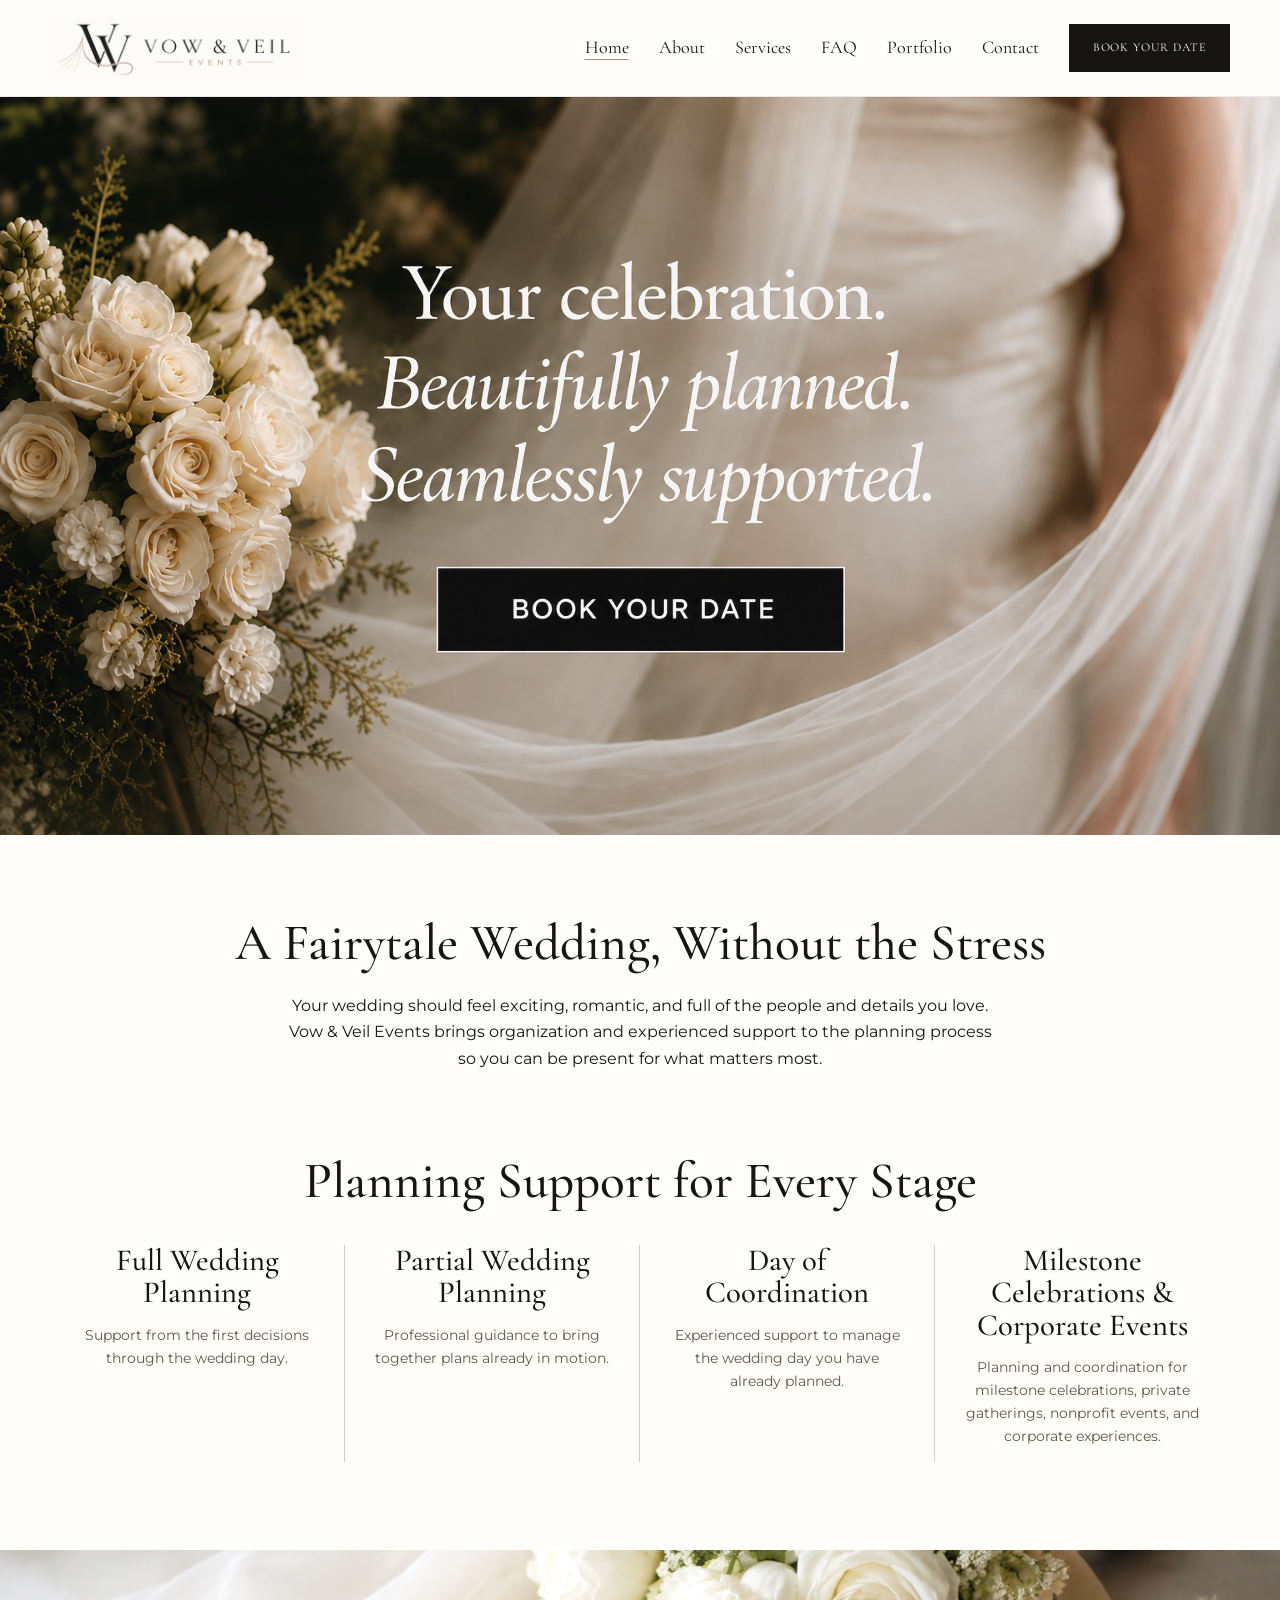
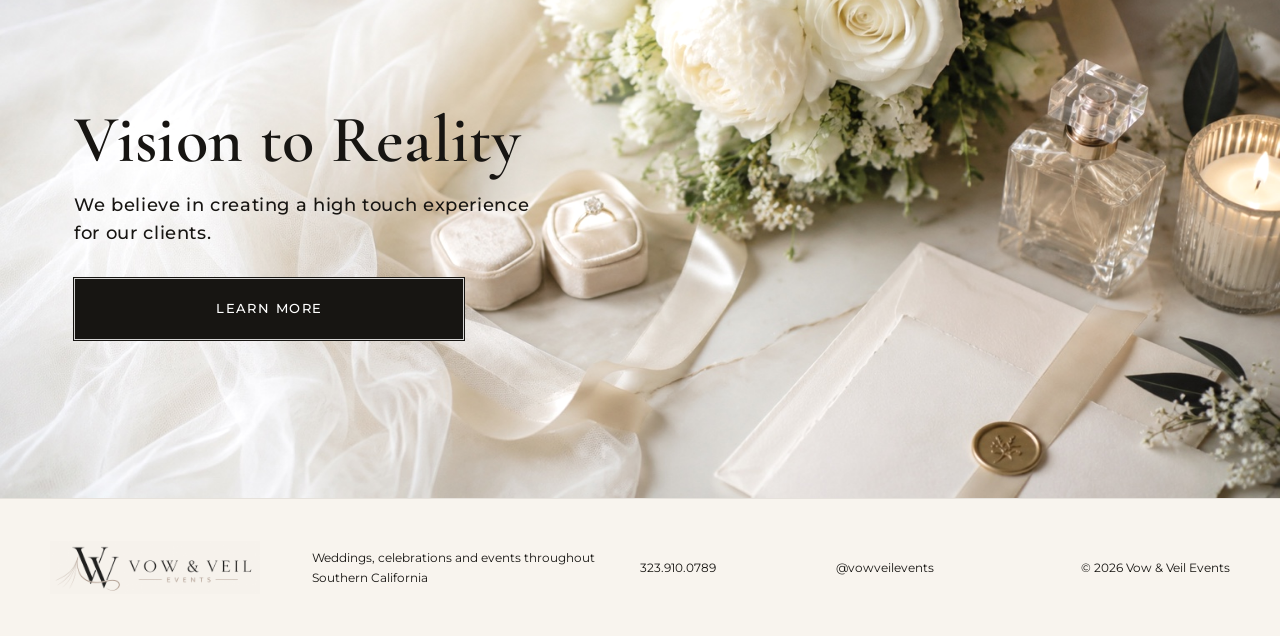
==== index.html @ 17896d67 "Align homepage service names" ====
<!doctype html>
<html lang="en">
<head>
  <meta charset="utf-8"><meta name="viewport" content="width=device-width,initial-scale=1">
  <title>Vow & Veil Events | Southern California Event Planning</title>
  <meta name="description" content="Vow & Veil Events provides wedding planning, day of coordination, milestone celebration planning, and corporate event support throughout Southern California.">
  <link rel="preconnect" href="https://fonts.googleapis.com"><link rel="preconnect" href="https://fonts.gstatic.com" crossorigin>
  <link href="https://fonts.googleapis.com/css2?family=Cormorant+Garamond:ital,wght@0,400;0,500;0,600;1,500&family=Montserrat:wght@400;500;600&display=swap" rel="stylesheet">
  <link rel="stylesheet" href="styles.css">

<!-- VOWVEIL SOCIAL META START -->
<link rel="icon" type="image/png" href="favicon.png">
<link rel="shortcut icon" href="favicon.ico">
<link rel="apple-touch-icon" href="apple-touch-icon.png">
<meta property="og:type" content="website">
<meta property="og:site_name" content="Vow &amp; Veil Events">
<meta property="og:title" content="Vow & Veil Events | Southern California Event Planning">
<meta property="og:description" content="Wedding planning, day of coordination, milestone celebrations and corporate events throughout Southern California.">
<meta property="og:url" content="https://vowandveilevents.com/">
<meta property="og:image" content="https://vowandveilevents.com/social-preview.png">
<meta property="og:image:width" content="1200">
<meta property="og:image:height" content="630">
<meta property="og:image:alt" content="Vow &amp; Veil Events">
<meta name="twitter:card" content="summary_large_image">
<meta name="twitter:title" content="Vow & Veil Events | Southern California Event Planning">
<meta name="twitter:description" content="Wedding planning, day of coordination, milestone celebrations and corporate events throughout Southern California.">
<meta name="twitter:image" content="https://vowandveilevents.com/social-preview.png">
<!-- VOWVEIL SOCIAL META END -->

<style>
  .home-poster img{
    filter:brightness(1.23) contrast(.92) saturate(.96);
  }

  .home-poster .poster-link{
    left:50%;
    top:78%;
    width:32%;
    height:12%;
    background:transparent;
    color:transparent;
    font-size:0;
  }

  .home-poster .poster-link:hover{
    background:transparent;
  }

  .home-vision-section{
    position:relative;
    display:grid;
    grid-template-columns:1fr;
    align-items:stretch;
    background:var(--paper);
    overflow:hidden;
  }

  .home-vision-media{
    grid-column:1;
    grid-row:1;
  }

  .home-vision-media img{
    width:100%;
    height:auto;
    display:block;
    filter:saturate(.93) contrast(.97) brightness(1.04);
  }

  .home-vision-copy{
    grid-column:1;
    grid-row:1;
    align-self:center;
    justify-self:start;
    width:min(44vw,640px);
    max-width:640px;
    margin-left:clamp(36px,5.8vw,88px);
    padding:42px 0;
    z-index:2;
    color:var(--ink);
    text-align:left;
  }

  .home-vision-copy h2{
    font-family:"Cormorant Garamond",serif;
    font-size:clamp(52px,5.2vw,80px);
    font-weight:600;
    letter-spacing:.005em;
    line-height:.96;
    margin:0 0 20px;
    max-width:620px;
  }

  .home-vision-copy p{
    font-family:"Montserrat",sans-serif;
    font-size:clamp(18px,1.35vw,21px);
    font-weight:500;
    letter-spacing:.035em;
    line-height:1.55;
    max-width:475px;
    margin:0 0 30px;
  }

  .home-vision-copy .button{
    width:32vw;
    max-width:390px;
    min-width:280px;
    min-height:62px;
    display:inline-flex;
    align-items:center;
    justify-content:center;
    padding:0 28px;
    text-align:center;
    background:var(--ink);
    color:#fff;
    font-size:clamp(13px,1vw,15px);
    font-weight:500;
    letter-spacing:.11em;
    border:1px solid rgba(255,255,255,.82);
    box-shadow:0 0 0 1px var(--ink);
  }

  @media (max-width:900px){
    .home-vision-copy{
      width:47vw;
      max-width:440px;
      margin-left:30px;
      padding:28px 0;
    }

    .home-vision-copy h2{
      font-size:clamp(42px,7vw,58px);
      margin-bottom:18px;
    }

    .home-vision-copy p{
      font-size:17px;
      max-width:360px;
      margin-bottom:26px;
    }

    .home-vision-copy .button{
      width:30vw;
      max-width:330px;
      min-width:245px;
      min-height:56px;
      font-size:13px;
    }
  }

  @media (max-width:640px){
    .home-poster{
      height:450px;
    }

    .home-poster img{
      width:100%;
      height:100%;
      object-fit:cover;
      object-position:center center;
    }

    .home-vision-section{
      display:block;
      position:relative;
      height:420px;
      min-height:0;
      background:#f8f4ee;
    }

    .home-vision-media{
      position:absolute;
      inset:0;
    }

    .home-vision-media img{
      width:100%;
      height:100%;
      object-fit:cover;
      object-position:64% 50%;
    }

    .home-vision-copy{
      position:relative;
      z-index:2;
      width:auto;
      max-width:64%;
      margin:0;
      padding:46px 0 22px 7%;
      background:transparent;
      text-align:left;
      color:var(--ink);
    }

    .home-vision-copy h2{
      font-size:clamp(42px,11vw,52px);
      font-weight:600;
      line-height:.96;
      margin:0 0 16px;
      max-width:245px;
    }

    .home-vision-copy p{
      font-size:clamp(14px,3.7vw,16px);
      font-weight:500;
      line-height:1.45;
      max-width:225px;
      margin:0 0 20px;
    }

    .home-vision-copy .button{
      width:205px;
      min-width:0;
      max-width:205px;
      min-height:48px;
      padding:0 18px;
      text-align:center;
      font-size:11px;
      letter-spacing:.1em;
    }
  }
</style>

</head>
<body>
<header class="site-header"><div class="header-inner site-shell">
  <a class="logo" href="index.html"><img src="Logo.png" alt="Vow & Veil Events"></a>
  <button class="menu-toggle" aria-expanded="false" aria-controls="site-nav">Menu</button>
  <nav id="site-nav" class="site-nav"><a href="index.html">Home</a><a href="about.html">About</a><a href="services.html">Services</a><a href="faq.html">FAQ</a><a href="portfolio.html">Portfolio</a><a href="contact.html">Contact</a><a class="nav-cta" href="contact.html">BOOK YOUR DATE</a></nav>
</div></header>
<main>
  <section class="home-poster" aria-label="Your celebration. Beautifully planned. Seamlessly supported.">
    <img src="home-hero-approved-new.png" alt="White bridal bouquet and flowing veil with the message Your celebration. Beautifully planned. Seamlessly supported.">
    <a class="poster-link" href="contact.html" aria-label="Book your date">BOOK YOUR DATE</a>
  </section>
  <section class="home-copy center"><div class="site-shell">
    <h2>A Fairytale Wedding, Without the Stress</h2>
    <p>Your wedding should feel exciting, romantic, and full of the people and details you love. Vow & Veil Events brings organization and experienced support to the planning process so you can be present for what matters most.</p>
  </div></section>
  <section class="home-services center"><div class="site-shell">
    <h2>Planning Support for Every Stage</h2>
    <div class="service-preview-grid">
      <div class="service-preview"><h3>Full Wedding Planning</h3><p>Support from the first decisions through the wedding day.</p></div>
      <div class="service-preview"><h3>Partial Wedding Planning</h3><p>Professional guidance to bring together plans already in motion.</p></div>
      <div class="service-preview"><h3>Day of Coordination</h3><p>Experienced support to manage the wedding day you have already planned.</p></div>
      <div class="service-preview"><h3>Milestone Celebrations &amp; Corporate Events</h3><p>Planning and coordination for milestone celebrations, private gatherings, nonprofit events, and corporate experiences.</p></div>
    </div>
  </div></section>
  <section class="home-vision-section" aria-label="Vision to Reality">
    <div class="home-vision-media">
      <img src="home-vision-photo.png" alt="Elegant bridal details with flowing veil, white florals, rings, perfume, candle and stationery">
    </div>
    <div class="home-vision-copy">
      <h2>Vision to Reality</h2>
      <p>We believe in creating a high touch experience for our clients.</p>
      <a class="button dark" href="services.html">LEARN MORE</a>
    </div>
  </section>
</main>
<footer class="site-footer"><div class="footer-inner site-shell">
  <a class="footer-logo" href="index.html"><img src="Logo.png" alt="Vow & Veil Events"></a>
  <p>Weddings, celebrations and events throughout Southern California</p>
  <a href="tel:+13239100789">323.910.0789</a>
  <a href="https://www.instagram.com/vowveilevents/" target="_blank" rel="noopener">@vowveilevents</a>
  <p class="copyright">© 2026 Vow &amp; Veil Events</p>
</div></footer>
<script src="script.js"></script>
</body></html>
---- styles.css ----
:root{
  --ivory:#f8f4ee;
  --cream:#efe8df;
  --paper:#fffdf9;
  --ink:#171512;
  --taupe:#a58f7c;
  --taupe-dark:#8d7765;
  --line:#d9cec2;
}

*{box-sizing:border-box}

html{scroll-behavior:smooth}

body{
  margin:0;
  background:var(--paper);
  color:var(--ink);
  font-family:Montserrat,Arial,sans-serif;
  line-height:1.65
}

img{max-width:100%;display:block}

a{color:inherit}

button,input,select,textarea{font:inherit}

.site-shell{
  width:min(1180px,calc(100% - 48px));
  margin:auto
}

/* HEADER */

.site-header{
  background:rgba(255,253,249,.97);
  border-bottom:1px solid rgba(23,21,18,.08);
  position:sticky;
  top:0;
  z-index:30;
  backdrop-filter:blur(8px)
}

.header-inner{
  min-height:96px;
  display:flex;
  align-items:center;
  justify-content:space-between;
  gap:30px
}

.logo img{
  width:250px;
  height:auto
}

.site-nav{
  display:flex;
  align-items:center;
  gap:30px;
  font-family:'Cormorant Garamond',Georgia,serif;
  font-size:18px
}

.site-nav a{text-decoration:none}

.site-nav a:hover{
  text-decoration:underline;
  text-underline-offset:5px
}

/* CTA BUTTONS */

.nav-cta,
.button{
  display:inline-block;
  background:var(--ink);
  color:white;
  text-decoration:none;
  padding:14px 24px;
  letter-spacing:.08em;
  text-transform:uppercase;
  font-size:12px;
  border:0
}

.button.dark{
  background:var(--ink)
}

.nav-cta:hover,
.button:hover,
.poster-link:hover{
  background:#000;
  text-decoration:none
}

/* MOBILE MENU */

.menu-toggle{
  display:none;
  position:relative;
  width:44px;
  height:44px;
  padding:0;
  background:transparent;
  border:0;
  color:var(--ink);
  font-size:0;
  cursor:pointer
}

.menu-toggle::before,
.menu-toggle::after{
  content:'';
  position:absolute;
  left:10px;
  width:24px;
  height:2px;
  background:currentColor;
  transition:transform .2s ease,top .2s ease,box-shadow .2s ease
}

.menu-toggle::before{
  top:13px;
  box-shadow:0 8px 0 currentColor,0 16px 0 currentColor
}

.menu-toggle::after{
  top:21px;
  opacity:0
}

.menu-toggle[aria-expanded='true']::before{
  top:21px;
  box-shadow:none;
  transform:rotate(45deg)
}

.menu-toggle[aria-expanded='true']::after{
  top:21px;
  opacity:1;
  transform:rotate(-45deg)
}

/* TYPOGRAPHY */

h1,h2,h3{
  font-family:'Cormorant Garamond',Georgia,serif;
  font-weight:500;
  line-height:1.05;
  margin:0
}

h1{
  font-size:clamp(52px,6vw,88px)
}

h2{
  font-size:clamp(38px,4vw,58px)
}

h3{
  font-size:clamp(27px,2.4vw,36px)
}

.eyebrow{
  font-size:11px;
  letter-spacing:.18em;
  text-transform:uppercase;
  color:#71685e
}

.section{
  padding:100px 0
}

.center{
  text-align:center
}

.muted{
  color:#6f675f
}

.rule{
  width:42px;
  height:1px;
  background:var(--taupe);
  margin:22px 0
}

.center .rule{
  margin:22px auto
}

/* HOME */

.home-poster{
  position:relative;
  background:#ddd;
  overflow:hidden
}

.home-poster img{
  width:100%;
  height:auto
}

.home-poster .poster-link{
  position:absolute;
  left:48.6%;
  top:76.6%;
  transform:translate(-50%,-50%);
  width:21.5%;
  height:12.8%;
  min-width:0;
  min-height:0;
  display:flex;
  align-items:center;
  justify-content:center;
  background:var(--ink);
  color:#fff;
  text-decoration:none;
  padding:0 1rem;
  letter-spacing:.08em;
  text-transform:uppercase;
  font-size:clamp(10px,1vw,13px);
  border:0;
  box-shadow:none
}

.home-copy{
  padding:82px 0 35px;
  background:var(--paper)
}

.home-copy p{
  max-width:720px;
  margin:22px auto 0;
  font-size:16px
}

.home-services{
  padding:48px 0 88px;
  background:var(--paper)
}

.service-preview-grid{
  display:grid;
  grid-template-columns:repeat(4,1fr);
  gap:0;
  margin-top:36px
}

.service-preview{
  padding:0 28px;
  border-right:1px solid var(--line)
}

.service-preview:last-child{
  border-right:0
}

.service-preview p{
  font-size:14px;
  color:#5f5851
}

.home-cta-poster{
  position:relative;
  overflow:hidden;
  background:#291d14
}

.home-cta-poster img{
  width:100%;
  height:auto
}

.home-cta-poster .poster-link{
  position:absolute;
  left:49.2%;
  top:89.5%;
  transform:translate(-50%,-50%);
  width:20%;
  height:18%;
  min-width:0;
  min-height:0;
  display:flex;
  align-items:center;
  justify-content:center;
  background:var(--ink);
  color:#fff;
  text-decoration:none;
  padding:0 1rem;
  letter-spacing:.08em;
  text-transform:uppercase;
  font-size:clamp(10px,1vw,13px);
  border:0;
  box-shadow:none
}

/* INTERNAL HERO */

.page-hero{
  padding:88px 0;
  background:var(--ivory);
  text-align:center
}

.page-hero p{
  max-width:700px;
  margin:18px auto 0
}

.page-title{
  letter-spacing:.05em
}

/* ABOUT */

.about-grid{
  display:grid;
  grid-template-columns:.8fr 1.2fr;
  gap:72px;
  align-items:center
}

.about-grid.reverse{
  grid-template-columns:1.05fr .95fr
}

.about-photo img{
  width:100%;
  height:620px;
  object-fit:cover
}

.about-photo.contain img{
  object-fit:contain;
  background:#f4f0eb
}

.credit{
  font-size:11px;
  color:#80756b;
  margin-top:8px
}

.about-copy p{
  margin:20px 0 0
}

.experience-block{
  max-width:790px;
  margin:auto;
  text-align:center
}

.experience-block p{
  margin-top:20px
}

/* SERVICES */

.services-list{
  display:grid;
  gap:0
}

.service-row{
  display:grid;
  grid-template-columns:1fr 1fr;
  min-height:410px
}

.service-row:nth-child(even) .service-image{
  order:2
}

.service-row:nth-child(even) .service-copy{
  order:1
}

.service-image img{
  width:100%;
  height:100%;
  object-fit:cover
}

.service-copy{
  padding:64px 72px;
  display:flex;
  flex-direction:column;
  justify-content:center;
  background:#fff
}

.service-copy p{
  max-width:500px;
  margin:20px 0 28px
}

.service-copy .button{
  align-self:flex-start
}

.service-row.events .service-image{
  background:linear-gradient(135deg,#e9ded2,#f8f4ee)
}

.when-day{
  padding:90px 0;
  text-align:center;
  background:var(--ivory)
}

.when-day p{
  max-width:700px;
  margin:22px auto 0
}

.service-figure{
  margin:0
}

.service-credit{
  text-align:center
}

.footer-logo img{
  mix-blend-mode:multiply
}

/* FAQ */

.faq-hero{
  padding:90px 0;
  background:linear-gradient(90deg,#f5eee7,#fbf8f4)
}

.faq-wrap{
  width:min(760px,calc(100% - 48px));
  margin:auto
}

.faq-list{
  padding:70px 0
}

.faq-list details{
  border-bottom:1px solid var(--line);
  padding:0
}

.faq-list summary{
  cursor:pointer;
  list-style:none;
  font-family:'Cormorant Garamond',Georgia,serif;
  font-size:25px;
  padding:22px 42px 22px 0;
  position:relative
}

.faq-list summary::-webkit-details-marker{
  display:none
}

.faq-list summary:after{
  content:'+';
  position:absolute;
  right:4px;
  color:var(--taupe)
}

.faq-list details[open] summary:after{
  content:'−'
}

.faq-list details p{
  padding:0 40px 24px 0;
  margin:0;
  color:#5d554d
}

.faq-bottom{
  display:grid;
  grid-template-columns:1fr 1fr;
  align-items:center;
  background:var(--ivory)
}

.faq-bottom .copy{
  padding:70px 8vw
}

.faq-bottom img{
  width:100%;
  height:360px;
  object-fit:cover
}

/* CONTACT */

.contact-hero{
  display:grid;
  grid-template-columns:1fr 1fr;
  align-items:stretch;
  background:var(--ivory)
}

.contact-hero .copy{
  padding:80px max(48px,calc((100vw - 1180px)/2)) 80px
}

.contact-hero img{
  width:100%;
  height:100%;
  min-height:380px;
  object-fit:cover
}

.contact-layout{
  display:grid;
  grid-template-columns:1.45fr .55fr;
  gap:72px;
  padding:80px 0
}

.form-grid{
  display:grid;
  grid-template-columns:1fr 1fr;
  gap:22px 28px
}

.field.full{
  grid-column:1/-1
}

.field label{
  display:block;
  font-size:11px;
  letter-spacing:.11em;
  text-transform:uppercase;
  margin-bottom:8px
}

.field input,
.field select,
.field textarea{
  width:100%;
  border:1px solid var(--line);
  background:white;
  padding:13px 14px
}

.field textarea{
  min-height:150px;
  resize:vertical
}

.options{
  display:grid;
  grid-template-columns:1fr 1fr;
  gap:8px 22px
}

.options label{
  font-size:14px;
  text-transform:none;
  letter-spacing:0
}

.contact-side{
  border-left:1px solid var(--line);
  padding-left:55px;
  display:flex;
  flex-direction:column;
  justify-content:center
}

.contact-side p{
  margin:12px 0
}

/* FOOTER */

.site-footer{
  background:var(--ivory);
  border-top:1px solid rgba(23,21,18,.08);
  padding:42px 0
}

.footer-inner{
  display:grid;
  grid-template-columns:1.4fr 1.8fr 1fr 1.2fr 1fr;
  gap:30px;
  align-items:center
}

.footer-logo img{
  width:210px
}

.footer-inner p,
.footer-inner a{
  font-size:12px;
  text-decoration:none;
  margin:0
}

.copyright{
  text-align:right
}

/* TABLET */

@media(max-width:900px){

  .site-shell{
    width:min(100% - 32px,1180px)
  }

  .header-inner{
    min-height:78px
  }

  .logo img{
    width:190px
  }

  .menu-toggle{
    display:block;
    flex:0 0 44px
  }

  .site-nav{
    display:none;
    position:absolute;
    left:0;
    right:0;
    top:78px;
    background:var(--paper);
    padding:28px 24px 34px;
    flex-direction:column;
    align-items:center;
    gap:22px;
    border-bottom:1px solid var(--line);
    box-shadow:0 12px 24px rgba(23,21,18,.08)
  }

  .site-nav.open{
    display:flex
  }

  .site-nav a{
    font-size:23px
  }

  .site-nav .nav-cta{
    font-family:Montserrat,Arial,sans-serif;
    font-size:12px;
    margin-top:6px;
    padding:14px 24px
  }

  .service-preview-grid{
    grid-template-columns:1fr 1fr;
    gap:34px
  }

  .service-preview{
    border-right:0;
    padding:0 12px
  }

  .about-grid,
  .about-grid.reverse,
  .service-row,
  .contact-hero,
  .contact-layout,
  .faq-bottom{
    grid-template-columns:1fr
  }

  .about-photo img{
    height:auto;
    max-height:none
  }

  .service-row:nth-child(even) .service-image,
  .service-row:nth-child(even) .service-copy{
    order:initial
  }

  .service-image img{
    height:360px
  }

  .service-copy{
    padding:46px 24px
  }

  .contact-hero .copy{
    padding:60px 24px
  }

  .contact-side{
    border-left:0;
    border-top:1px solid var(--line);
    padding:35px 0 0
  }

  .footer-inner{
    grid-template-columns:1fr 1fr;
    text-align:left
  }

  .copyright{
    text-align:left
  }
}

/* ORIGINAL MOBILE RULES */

@media(max-width:560px){

  .section{
    padding:72px 0
  }

  .service-preview-grid,
  .form-grid,
  .options,
  .footer-inner{
    grid-template-columns:1fr
  }

  .field.full{
    grid-column:auto
  }

  .home-copy{
    padding-top:58px
  }

  .home-services{
    padding-bottom:60px
  }

  .page-hero{
    padding:60px 0
  }

  .faq-wrap{
    width:calc(100% - 32px)
  }

  .faq-list summary{
    font-size:21px
  }

  .footer-logo img{
    width:180px
  }

  .home-poster img,
  .home-cta-poster img{
    width:100%;
    height:auto;
    min-height:0;
    object-fit:contain
  }

  .home-poster .poster-link,
  .home-cta-poster .poster-link{
    font-size:clamp(8px,2.4vw,11px);
    padding:0 .5rem
  }
}

.site-header .logo img{
  mix-blend-mode:multiply
}

@media(max-width:560px){

  .home-poster .poster-link{
    left:50%;
    top:76.4%;
    width:32%;
    height:13.5%;
    white-space:nowrap;
    font-size:11px;
    padding:0 .5rem
  }

  .home-cta-poster .poster-link{
    left:50%;
    top:87.3%;
    width:34%;
    height:22%;
    white-space:nowrap;
    font-size:11px;
    padding:0 .5rem
  }
}

/* ==============================
   MOBILE POLISH
   ============================== */

@media (max-width: 560px) {

  /* GLOBAL */

  body {
    font-size: 15px;
    line-height: 1.6;
    overflow-x: hidden;
  }

  .site-shell {
    width: calc(100% - 40px);
  }

  .section {
    padding: 60px 0;
  }

  h1 {
    font-size: clamp(42px, 12vw, 56px);
    line-height: 1;
  }

  h2 {
    font-size: clamp(34px, 9vw, 44px);
    line-height: 1.05;
  }

  h3 {
    font-size: 28px;
    line-height: 1.08;
  }

  p {
    margin-top: 16px;
  }

  /* HEADER */

  .header-inner {
    min-height: 76px;
  }

  .logo img {
    width: 185px;
  }

  .menu-toggle {
    width: 42px;
    height: 42px;
  }

  .site-nav {
    top: 76px;
    padding: 28px 20px 32px;
  }

  /* HOME */

  .home-copy {
    padding: 52px 0 28px;
  }

  .home-copy p {
    font-size: 15px;
    line-height: 1.7;
    max-width: 100%;
  }

  .home-services {
    padding: 38px 0 58px;
  }

  .service-preview-grid {
    grid-template-columns: 1fr;
    gap: 0;
    margin-top: 28px;
  }

  .service-preview {
    padding: 28px 0;
    border-right: 0;
    border-bottom: 1px solid var(--line);
  }

  .service-preview:first-child {
    padding-top: 10px;
  }

  .service-preview:last-child {
    border-bottom: 0;
  }

  .service-preview p {
    font-size: 14px;
    margin-bottom: 0;
  }

  /* INTERNAL PAGE HERO */

  .page-hero,
  .faq-hero {
    padding: 54px 0;
  }

  .page-hero p {
    padding: 0 8px;
  }

  /* ABOUT */

  .about-grid,
  .about-grid.reverse {
    gap: 34px;
  }

  .about-photo img {
    width: 100%;
    height: auto;
  }

  .about-copy {
    padding: 0;
  }

  .about-copy p {
    margin-top: 16px;
  }

  .experience-block {
    padding: 0 4px;
  }

  /* SERVICES */

  .service-row {
    min-height: 0;
  }

  .service-image img {
    height: auto;
    aspect-ratio: 4 / 3;
    object-fit: cover;
  }

  .service-copy {
    padding: 42px 20px 46px;
  }

  .service-copy p {
    margin: 16px 0 24px;
  }

  .service-copy .button {
    width: 100%;
    text-align: center;
  }

  .when-day {
    padding: 60px 20px;
  }

  /* FAQ */

  .faq-wrap {
    width: calc(100% - 40px);
  }

  .faq-list {
    padding: 46px 0;
  }

  .faq-list summary {
    font-size: 21px;
    line-height: 1.2;
    padding: 20px 34px 20px 0;
  }

  .faq-list details p {
    padding: 0 8px 22px 0;
    line-height: 1.65;
  }

  .faq-bottom .copy {
    padding: 48px 20px;
  }

  .faq-bottom img {
    height: auto;
    aspect-ratio: 4 / 3;
  }

  /* CONTACT */

  .contact-hero .copy {
    padding: 52px 20px;
  }

  .contact-hero img {
    min-height: 0;
    height: auto;
    aspect-ratio: 4 / 3;
  }

  .contact-layout {
    gap: 44px;
    padding: 54px 0;
  }

  .form-grid,
  .options {
    grid-template-columns: 1fr;
  }

  .field input,
  .field select,
  .field textarea {
    font-size: 16px;
    padding: 14px;
  }

  .contact-side {
    padding: 32px 0 0;
  }

  /* BUTTONS */

  .button {
    padding: 15px 22px;
  }

  /* FOOTER */

  .site-footer {
    padding: 42px 0 32px;
  }

  .footer-inner {
    grid-template-columns: 1fr;
    gap: 18px;
    align-items: start;
  }

  .footer-logo {
    margin-bottom: 8px;
  }

  .footer-logo img {
    width: 195px;
  }

  .footer-inner p,
  .footer-inner a {
    font-size: 14px;
    line-height: 1.5;
  }

  .copyright {
    text-align: left;
    margin-top: 12px;
  }
}
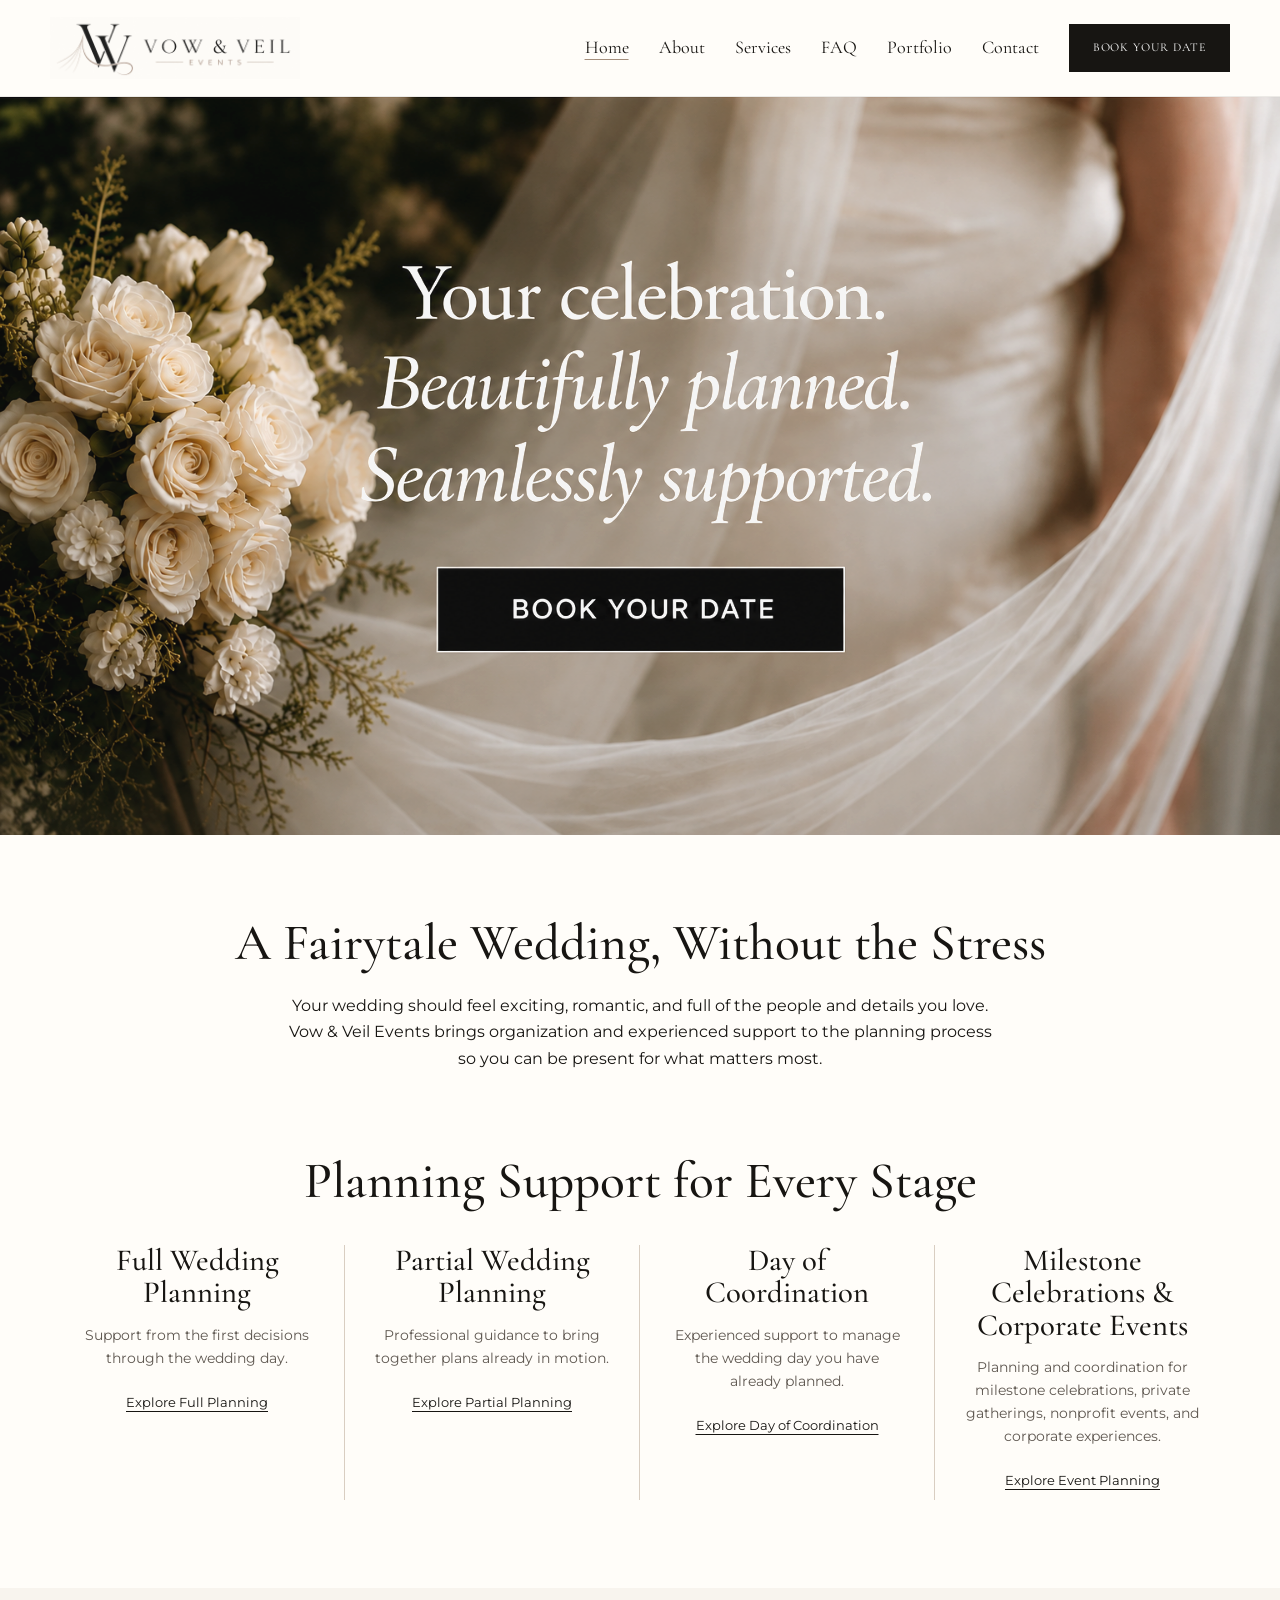
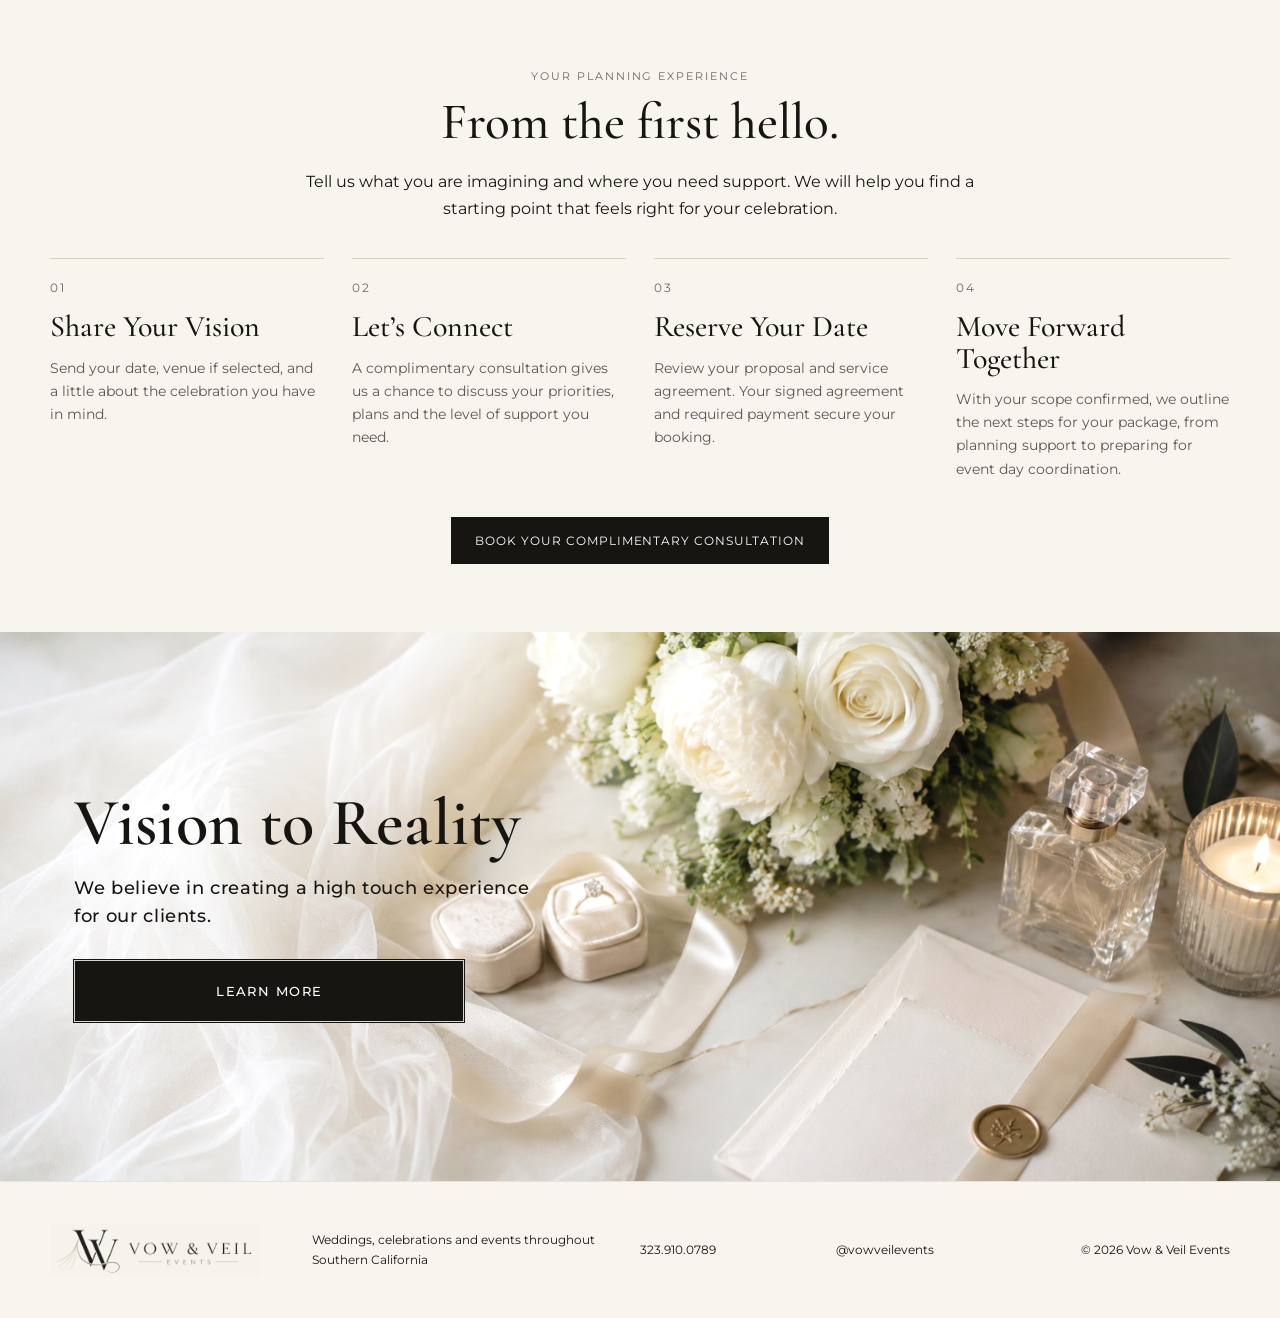
==== commit 7fb0d4d9: "Explain the planning experience and link homepage packages" ====
--- a/index.html
+++ b/index.html
@@ -2,8 +2,10 @@
 <html lang="en">
 <head>
   <meta charset="utf-8"><meta name="viewport" content="width=device-width,initial-scale=1">
-  <title>Vow & Veil Events | Southern California Event Planning</title>
-  <meta name="description" content="Vow & Veil Events provides wedding planning, day of coordination, milestone celebration planning, and corporate event support throughout Southern California.">
+  <title>Southern California Wedding &amp; Event Planner | Vow &amp; Veil</title>
+  <meta name="description" content="Wedding planning, day of coordination, milestone celebrations and corporate event planning throughout Southern California with Vow &amp; Veil Events.">
+  <meta name="robots" content="index,follow">
+  <link rel="canonical" href="https://vowandveilevents.com/">
   <link rel="preconnect" href="https://fonts.googleapis.com"><link rel="preconnect" href="https://fonts.gstatic.com" crossorigin>
   <link href="https://fonts.googleapis.com/css2?family=Cormorant+Garamond:ital,wght@0,400;0,500;0,600;1,500&family=Montserrat:wght@400;500;600&display=swap" rel="stylesheet">
   <link rel="stylesheet" href="styles.css">
@@ -13,17 +15,18 @@
 <link rel="shortcut icon" href="favicon.ico">
 <link rel="apple-touch-icon" href="apple-touch-icon.png">
 <meta property="og:type" content="website">
+<meta property="og:locale" content="en_US">
 <meta property="og:site_name" content="Vow &amp; Veil Events">
-<meta property="og:title" content="Vow & Veil Events | Southern California Event Planning">
-<meta property="og:description" content="Wedding planning, day of coordination, milestone celebrations and corporate events throughout Southern California.">
+<meta property="og:title" content="Southern California Wedding &amp; Event Planner | Vow &amp; Veil">
+<meta property="og:description" content="Wedding planning, day of coordination, milestone celebrations and corporate event planning throughout Southern California.">
 <meta property="og:url" content="https://vowandveilevents.com/">
 <meta property="og:image" content="https://vowandveilevents.com/social-preview.png">
 <meta property="og:image:width" content="1200">
 <meta property="og:image:height" content="630">
 <meta property="og:image:alt" content="Vow &amp; Veil Events">
 <meta name="twitter:card" content="summary_large_image">
-<meta name="twitter:title" content="Vow & Veil Events | Southern California Event Planning">
-<meta name="twitter:description" content="Wedding planning, day of coordination, milestone celebrations and corporate events throughout Southern California.">
+<meta name="twitter:title" content="Southern California Wedding &amp; Event Planner | Vow &amp; Veil">
+<meta name="twitter:description" content="Wedding planning, day of coordination, milestone celebrations and corporate event planning throughout Southern California.">
 <meta name="twitter:image" content="https://vowandveilevents.com/social-preview.png">
 <!-- VOWVEIL SOCIAL META END -->
 
@@ -221,6 +224,16 @@
   }
 </style>
 
+<style>
+.planning-experience{padding:68px 0;background:var(--ivory)}
+.planning-experience .planning-intro{max-width:680px;margin:20px auto 0}
+.planning-steps{display:grid;grid-template-columns:repeat(4,minmax(0,1fr));gap:28px;list-style:none;padding:0;margin:36px 0;text-align:left;counter-reset:planning}
+.planning-steps li{border-top:1px solid var(--line);padding-top:20px;counter-increment:planning}
+.planning-steps li:before{content:"0" counter(planning);display:block;font:12px/1.5 Montserrat,Arial,sans-serif;color:#71685e;letter-spacing:.15em;margin-bottom:14px}
+.planning-steps h3{font-size:30px}.planning-steps p{font-size:14px;color:#5f5851;margin:14px 0 0}
+@media(max-width:900px){.planning-steps{grid-template-columns:repeat(2,minmax(0,1fr))}}
+@media(max-width:560px){.planning-experience{padding:48px 0}.planning-steps{grid-template-columns:1fr;gap:24px}}
+</style>
 </head>
 <body>
 <header class="site-header"><div class="header-inner site-shell">
@@ -240,12 +253,18 @@
   <section class="home-services center"><div class="site-shell">
     <h2>Planning Support for Every Stage</h2>
     <div class="service-preview-grid">
-      <div class="service-preview"><h3>Full Wedding Planning</h3><p>Support from the first decisions through the wedding day.</p></div>
-      <div class="service-preview"><h3>Partial Wedding Planning</h3><p>Professional guidance to bring together plans already in motion.</p></div>
-      <div class="service-preview"><h3>Day of Coordination</h3><p>Experienced support to manage the wedding day you have already planned.</p></div>
-      <div class="service-preview"><h3>Milestone Celebrations &amp; Corporate Events</h3><p>Planning and coordination for milestone celebrations, private gatherings, nonprofit events, and corporate experiences.</p></div>
+      <div class="service-preview"><h3>Full Wedding Planning</h3><p>Support from the first decisions through the wedding day.</p><a href="full-wedding-planning.html" style="display:inline-block;font-size:13px;text-underline-offset:4px;padding:8px 0">Explore Full Planning</a></div>
+      <div class="service-preview"><h3>Partial Wedding Planning</h3><p>Professional guidance to bring together plans already in motion.</p><a href="partial-wedding-planning.html" style="display:inline-block;font-size:13px;text-underline-offset:4px;padding:8px 0">Explore Partial Planning</a></div>
+      <div class="service-preview"><h3>Day of Coordination</h3><p>Experienced support to manage the wedding day you have already planned.</p><a href="day-of-coordination.html" style="display:inline-block;font-size:13px;text-underline-offset:4px;padding:8px 0">Explore Day of Coordination</a></div>
+      <div class="service-preview"><h3>Milestone Celebrations &amp; Corporate Events</h3><p>Planning and coordination for milestone celebrations, private gatherings, nonprofit events, and corporate experiences.</p><a href="milestone-corporate-events.html" style="display:inline-block;font-size:13px;text-underline-offset:4px;padding:8px 0">Explore Event Planning</a></div>
     </div>
   </div></section>
+<section class="planning-experience center" aria-labelledby="planning-experience-title"><div class="site-shell"><p class="eyebrow">Your Planning Experience</p><h2 id="planning-experience-title">From the first hello.</h2><p class="planning-intro">Tell us what you are imagining and where you need support. We will help you find a starting point that feels right for your celebration.</p><ol class="planning-steps">
+<li><h3>Share Your Vision</h3><p>Send your date, venue if selected, and a little about the celebration you have in mind.</p></li>
+<li><h3>Let’s Connect</h3><p>A complimentary consultation gives us a chance to discuss your priorities, plans and the level of support you need.</p></li>
+<li><h3>Reserve Your Date</h3><p>Review your proposal and service agreement. Your signed agreement and required payment secure your booking.</p></li>
+<li><h3>Move Forward Together</h3><p>With your scope confirmed, we outline the next steps for your package, from planning support to preparing for event day coordination.</p></li>
+</ol><a class="button" href="contact.html">Book Your Complimentary Consultation</a></div></section>
   <section class="home-vision-section" aria-label="Vision to Reality">
     <div class="home-vision-media">
       <img src="home-vision-photo.png" alt="Elegant bridal details with flowing veil, white florals, rings, perfume, candle and stationery">
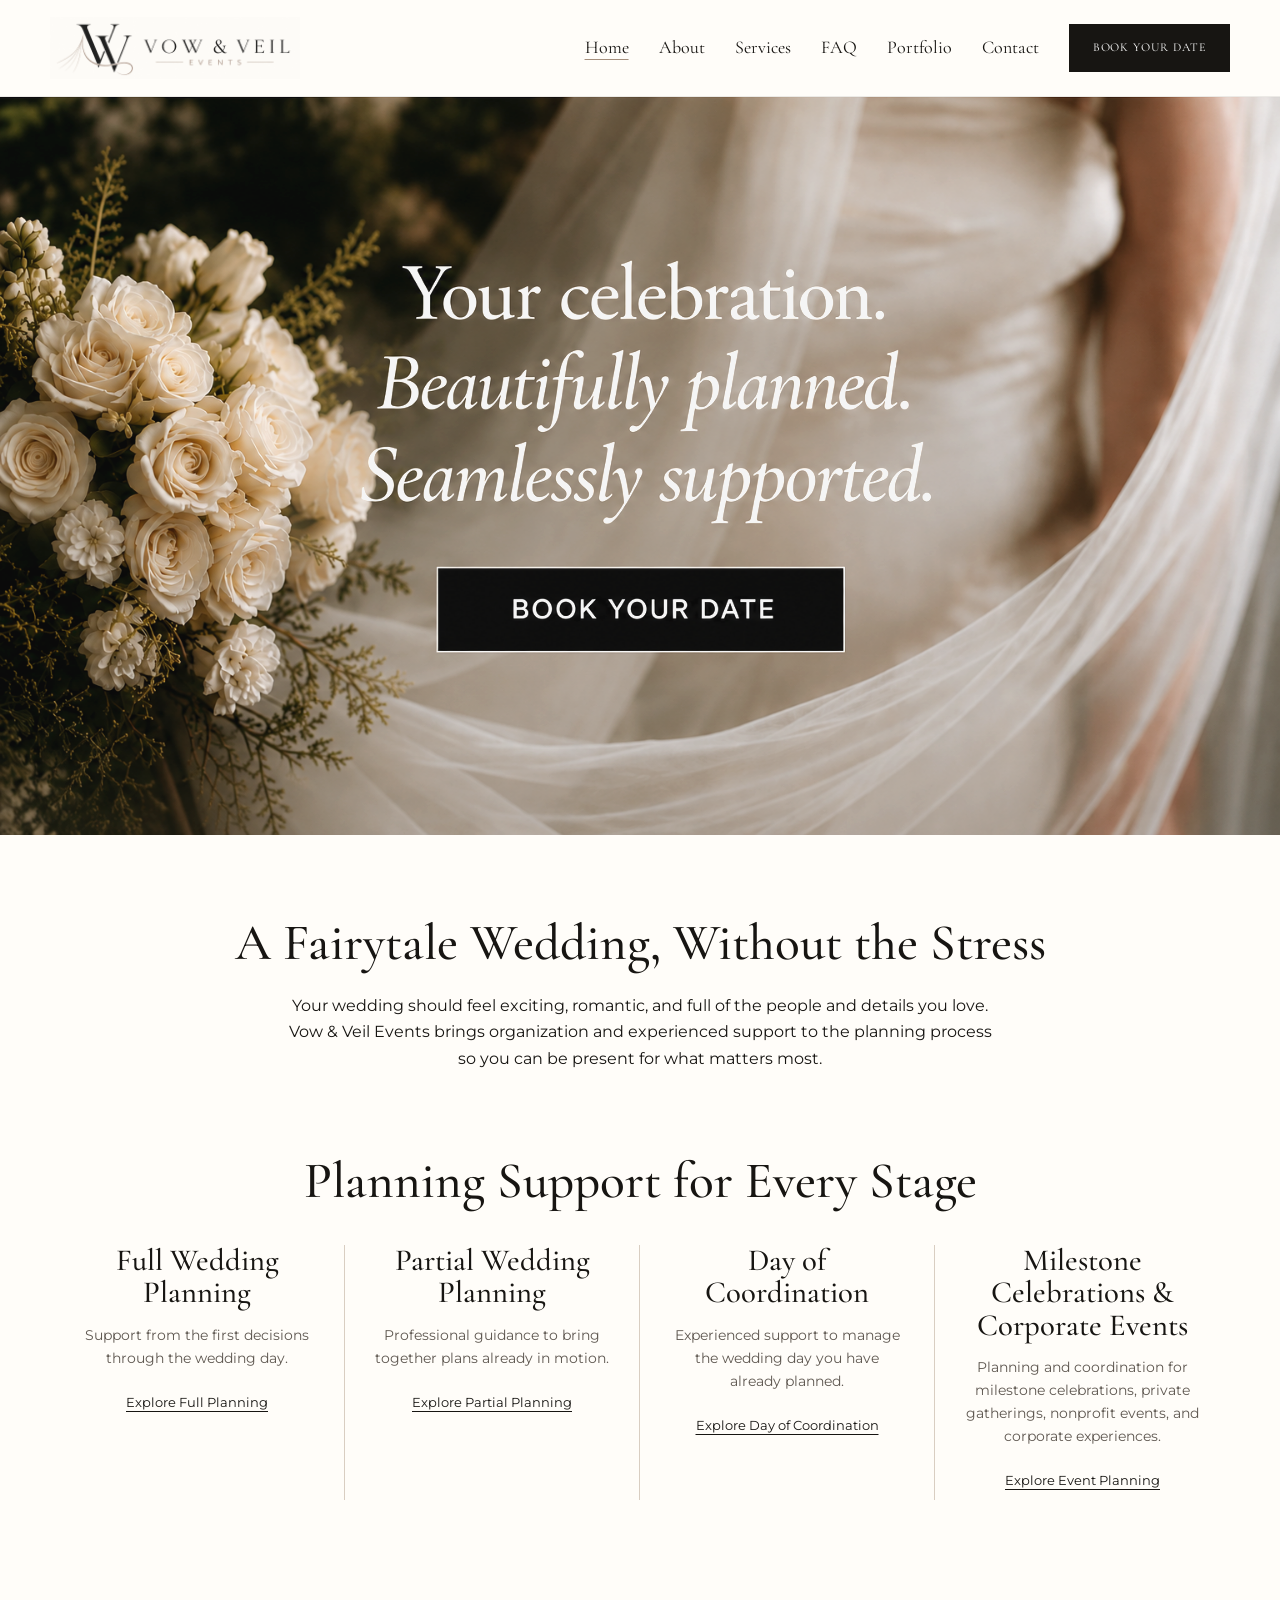
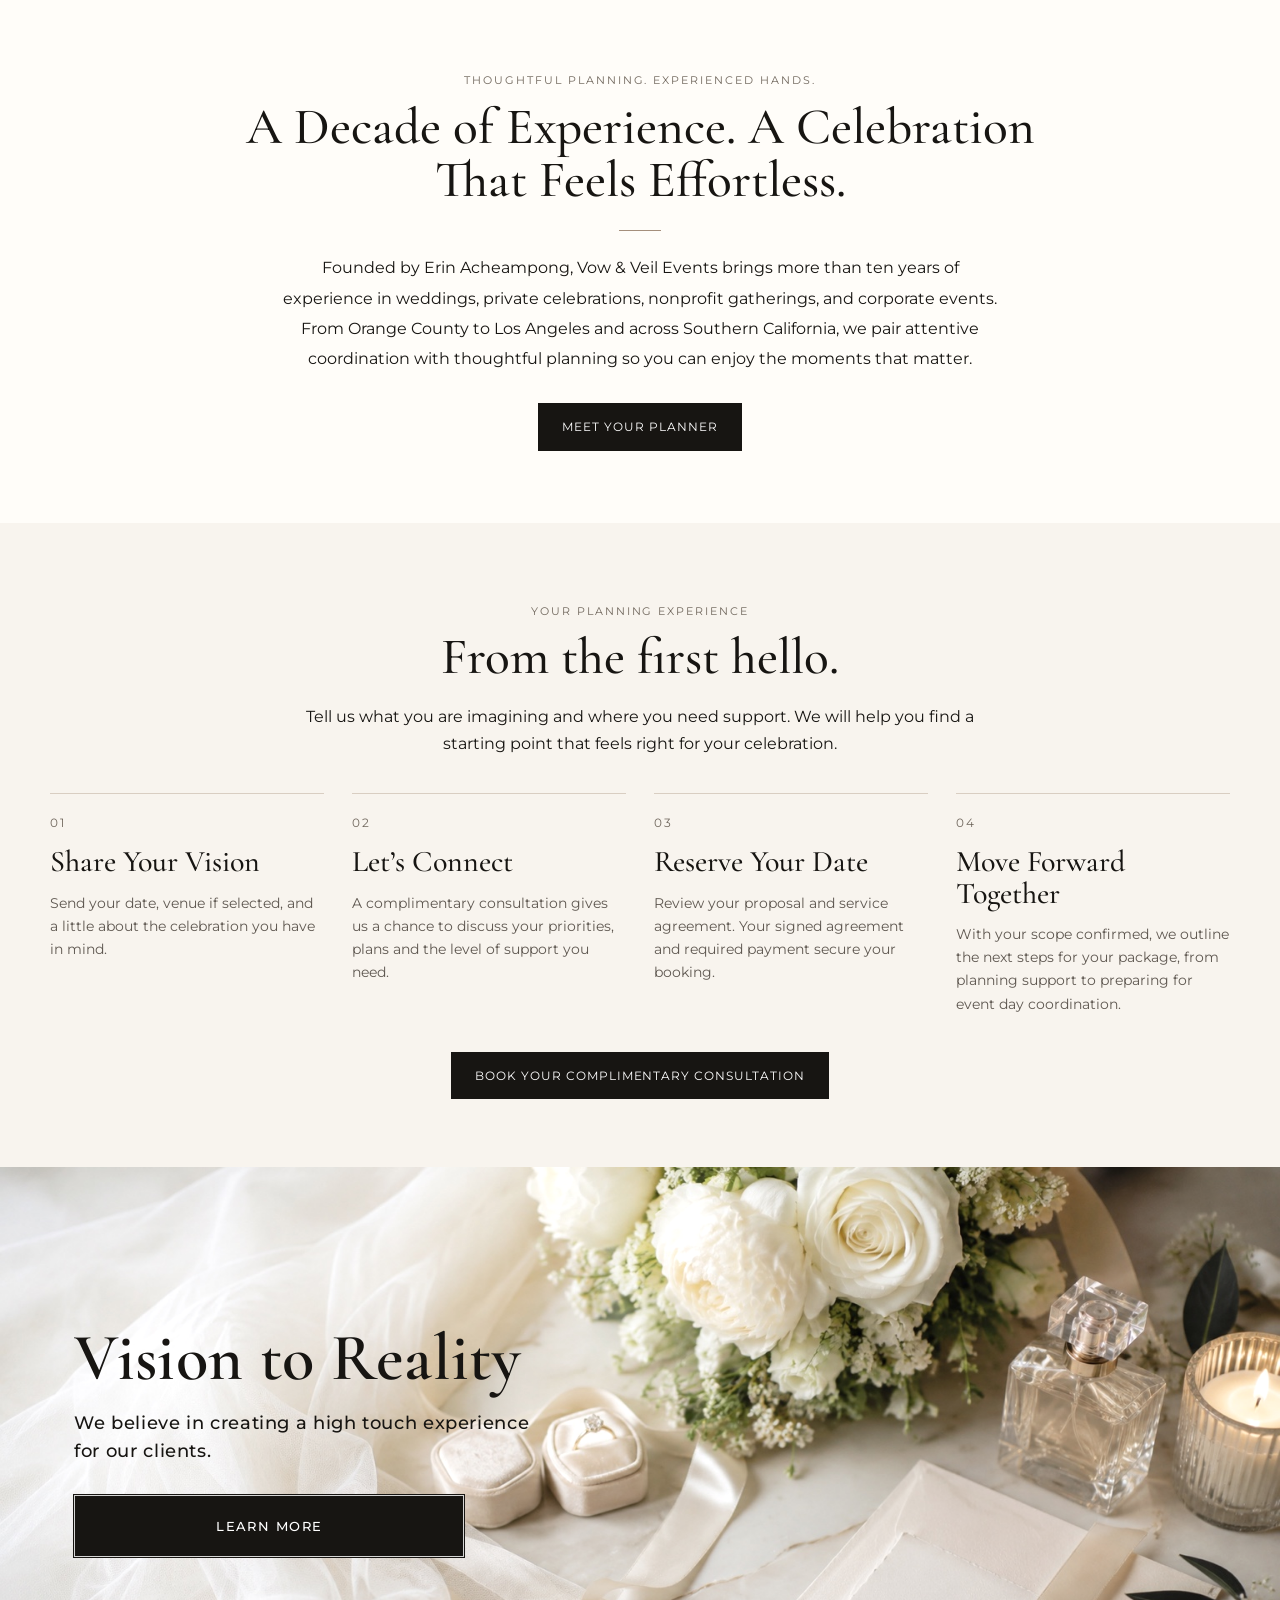
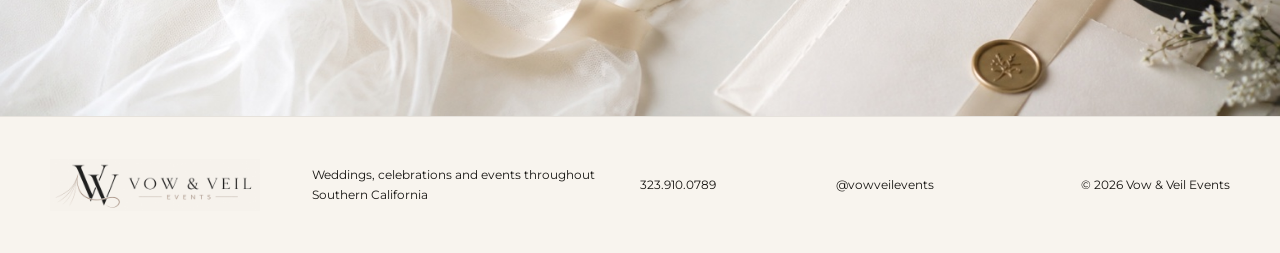
==== commit f3d33839: "Improve wedding site credibility, inquiry journey, FAQs and local SEO" ====
--- a/index.html
+++ b/index.html
@@ -2,8 +2,8 @@
 <html lang="en">
 <head>
   <meta charset="utf-8"><meta name="viewport" content="width=device-width,initial-scale=1">
-  <title>Southern California Wedding &amp; Event Planner | Vow &amp; Veil</title>
-  <meta name="description" content="Wedding planning, day of coordination, milestone celebrations and corporate event planning throughout Southern California with Vow &amp; Veil Events.">
+  <title>Orange County &amp; Los Angeles Wedding Planner | Vow &amp; Veil</title>
+  <meta name="description" content="Experienced wedding planning and day of coordination in Orange County, Los Angeles and Southern California. Explore Vow &amp; Veil Events.">
   <meta name="robots" content="index,follow">
   <link rel="canonical" href="https://vowandveilevents.com/">
   <link rel="preconnect" href="https://fonts.googleapis.com"><link rel="preconnect" href="https://fonts.gstatic.com" crossorigin>
@@ -234,7 +234,7 @@
 @media(max-width:900px){.planning-steps{grid-template-columns:repeat(2,minmax(0,1fr))}}
 @media(max-width:560px){.planning-experience{padding:48px 0}.planning-steps{grid-template-columns:1fr;gap:24px}}
 </style>
-</head>
+<style>.home-credentials{padding:72px 0;background:var(--paper);text-align:center}.home-credentials-inner{max-width:820px}.home-credentials h2{max-width:800px;margin:12px auto 0}.home-credentials .rule{margin:22px auto}.home-credentials p:not(.eyebrow){max-width:730px;margin:0 auto 28px;line-height:1.9}@media(max-width:640px){.home-credentials{padding:48px 0}}</style></head>
 <body>
 <header class="site-header"><div class="header-inner site-shell">
   <a class="logo" href="index.html"><img src="Logo.png" alt="Vow & Veil Events"></a>
@@ -259,7 +259,7 @@
       <div class="service-preview"><h3>Milestone Celebrations &amp; Corporate Events</h3><p>Planning and coordination for milestone celebrations, private gatherings, nonprofit events, and corporate experiences.</p><a href="milestone-corporate-events.html" style="display:inline-block;font-size:13px;text-underline-offset:4px;padding:8px 0">Explore Event Planning</a></div>
     </div>
   </div></section>
-<section class="planning-experience center" aria-labelledby="planning-experience-title"><div class="site-shell"><p class="eyebrow">Your Planning Experience</p><h2 id="planning-experience-title">From the first hello.</h2><p class="planning-intro">Tell us what you are imagining and where you need support. We will help you find a starting point that feels right for your celebration.</p><ol class="planning-steps">
+<section class="home-credentials" aria-labelledby="home-credentials-title"><div class="site-shell home-credentials-inner"><p class="eyebrow">Thoughtful Planning. Experienced Hands.</p><h2 id="home-credentials-title">A Decade of Experience. A Celebration That Feels Effortless.</h2><div class="rule"></div><p>Founded by Erin Acheampong, Vow &amp; Veil Events brings more than ten years of experience in weddings, private celebrations, nonprofit gatherings, and corporate events. From Orange County to Los Angeles and across Southern California, we pair attentive coordination with thoughtful planning so you can enjoy the moments that matter.</p><a class="button" href="about.html">Meet Your Planner</a></div></section><section class="planning-experience center" aria-labelledby="planning-experience-title"><div class="site-shell"><p class="eyebrow">Your Planning Experience</p><h2 id="planning-experience-title">From the first hello.</h2><p class="planning-intro">Tell us what you are imagining and where you need support. We will help you find a starting point that feels right for your celebration.</p><ol class="planning-steps">
 <li><h3>Share Your Vision</h3><p>Send your date, venue if selected, and a little about the celebration you have in mind.</p></li>
 <li><h3>Let’s Connect</h3><p>A complimentary consultation gives us a chance to discuss your priorities, plans and the level of support you need.</p></li>
 <li><h3>Reserve Your Date</h3><p>Review your proposal and service agreement. Your signed agreement and required payment secure your booking.</p></li>
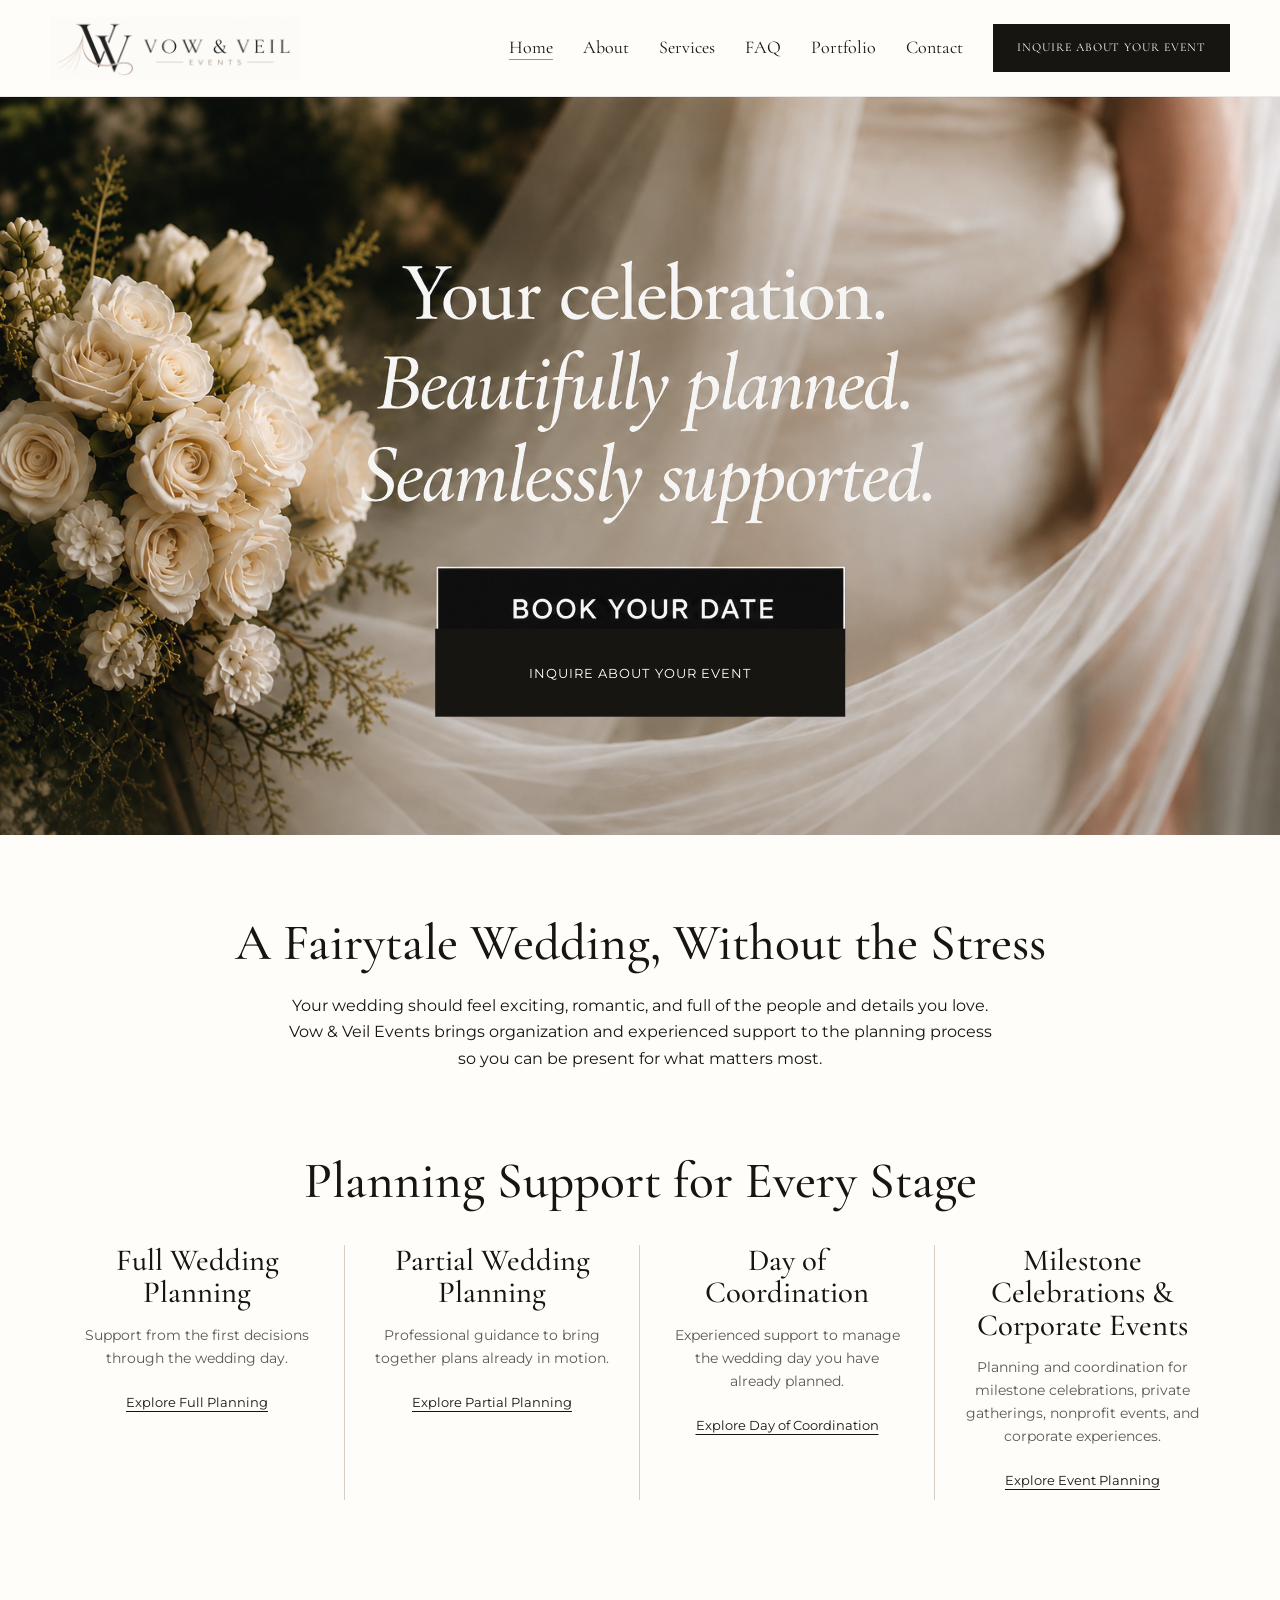
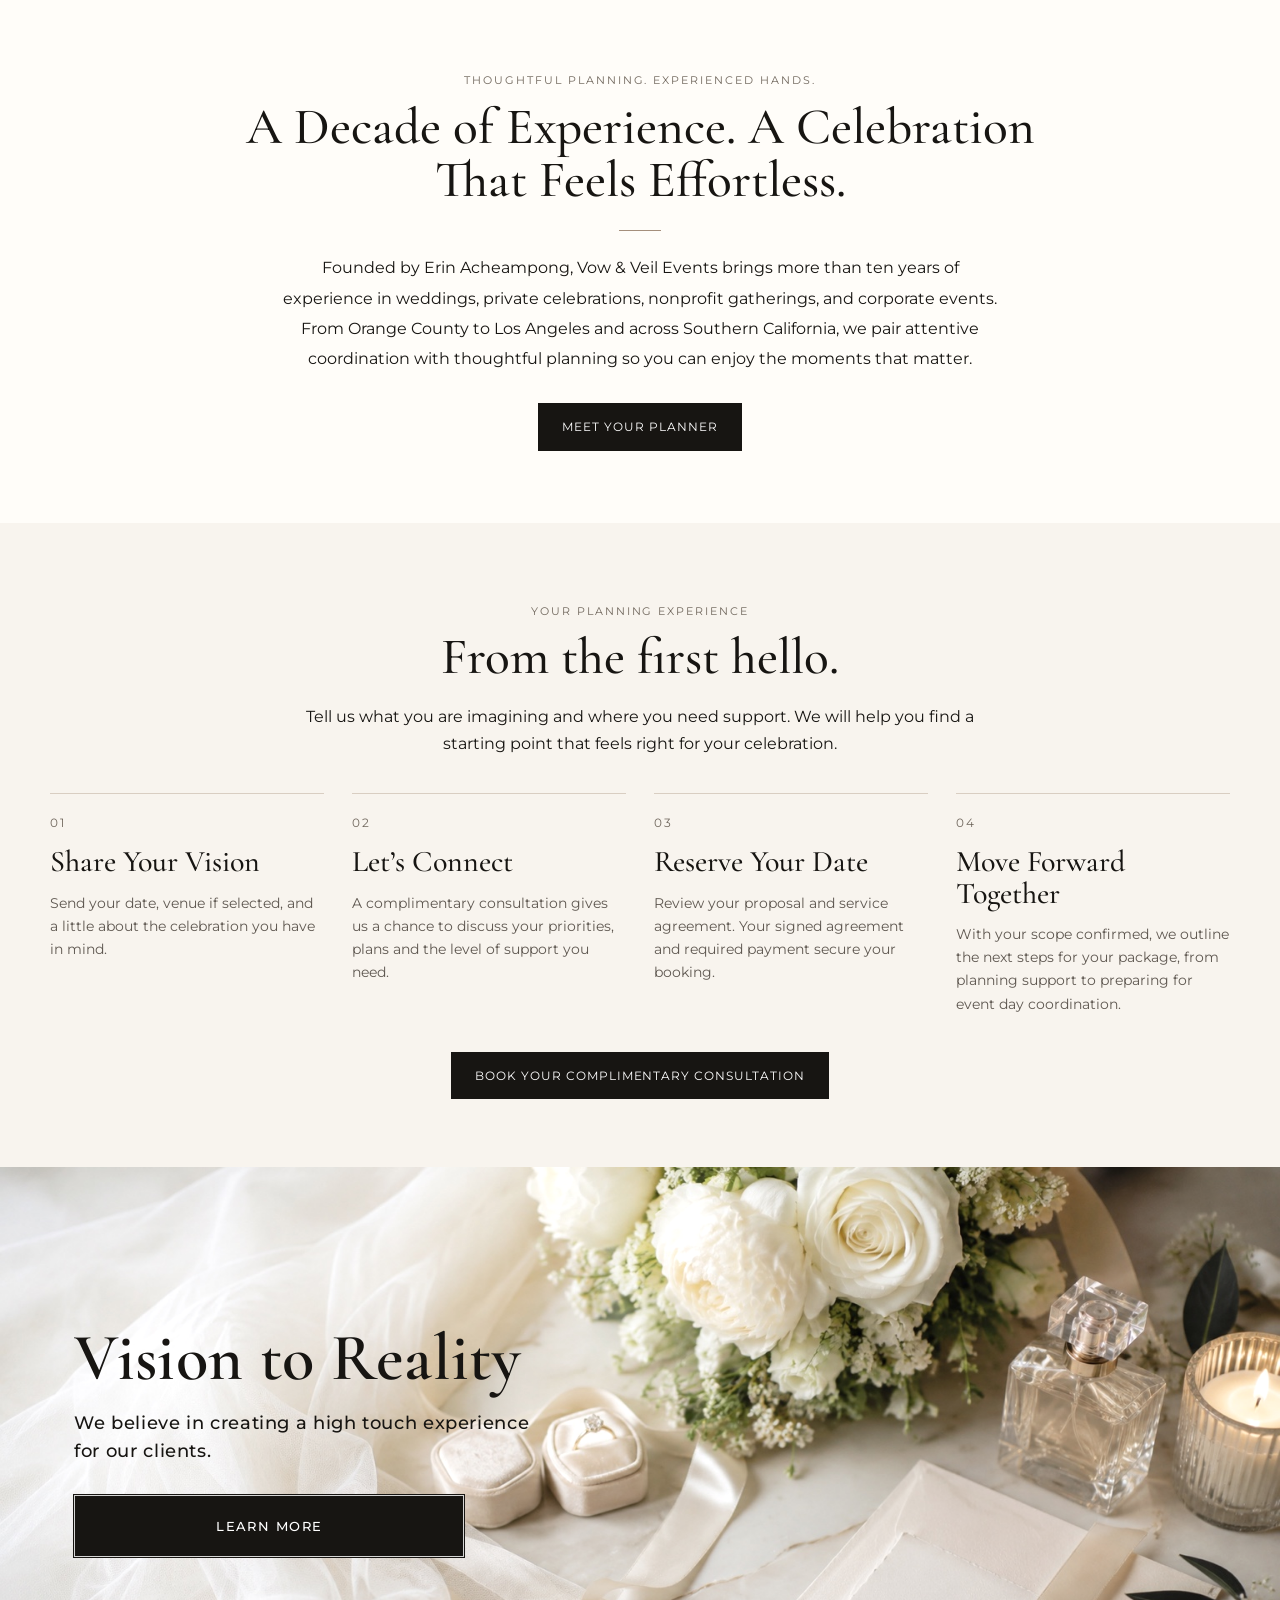
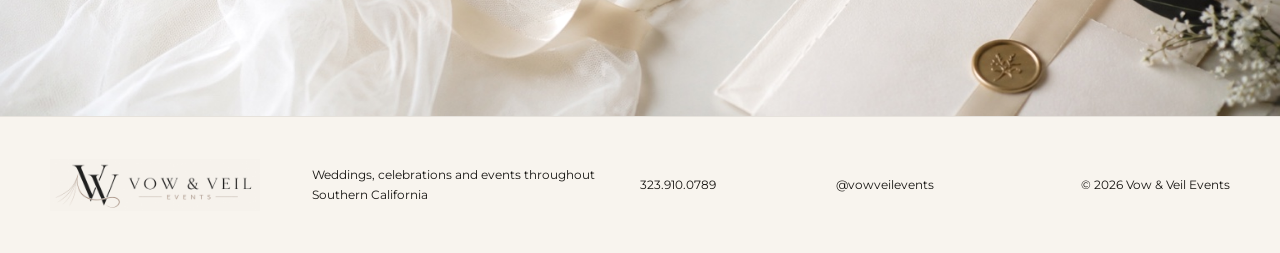
==== commit 225aade5: "Use Inquire About Your Event for primary site CTAs" ====
--- a/index.html
+++ b/index.html
@@ -40,13 +40,13 @@
     top:78%;
     width:32%;
     height:12%;
-    background:transparent;
-    color:transparent;
-    font-size:0;
+    background:var(--ink);
+    color:#fff;
+    font-size:clamp(10px,1vw,13px);
   }
 
   .home-poster .poster-link:hover{
-    background:transparent;
+    background:#000;
   }
 
   .home-vision-section{
@@ -239,12 +239,12 @@
 <header class="site-header"><div class="header-inner site-shell">
   <a class="logo" href="index.html"><img src="Logo.png" alt="Vow & Veil Events"></a>
   <button class="menu-toggle" aria-expanded="false" aria-controls="site-nav">Menu</button>
-  <nav id="site-nav" class="site-nav"><a href="index.html">Home</a><a href="about.html">About</a><a href="services.html">Services</a><a href="faq.html">FAQ</a><a href="portfolio.html">Portfolio</a><a href="contact.html">Contact</a><a class="nav-cta" href="contact.html">BOOK YOUR DATE</a></nav>
+  <nav id="site-nav" class="site-nav"><a href="index.html">Home</a><a href="about.html">About</a><a href="services.html">Services</a><a href="faq.html">FAQ</a><a href="portfolio.html">Portfolio</a><a href="contact.html">Contact</a><a class="nav-cta" href="contact.html">Inquire About Your Event</a></nav>
 </div></header>
 <main>
   <section class="home-poster" aria-label="Your celebration. Beautifully planned. Seamlessly supported.">
     <img src="home-hero-approved-new.png" alt="White bridal bouquet and flowing veil with the message Your celebration. Beautifully planned. Seamlessly supported.">
-    <a class="poster-link" href="contact.html" aria-label="Book your date">BOOK YOUR DATE</a>
+    <a class="poster-link" href="contact.html" aria-label="Inquire About Your Event">Inquire About Your Event</a>
   </section>
   <section class="home-copy center"><div class="site-shell">
     <h2>A Fairytale Wedding, Without the Stress</h2>
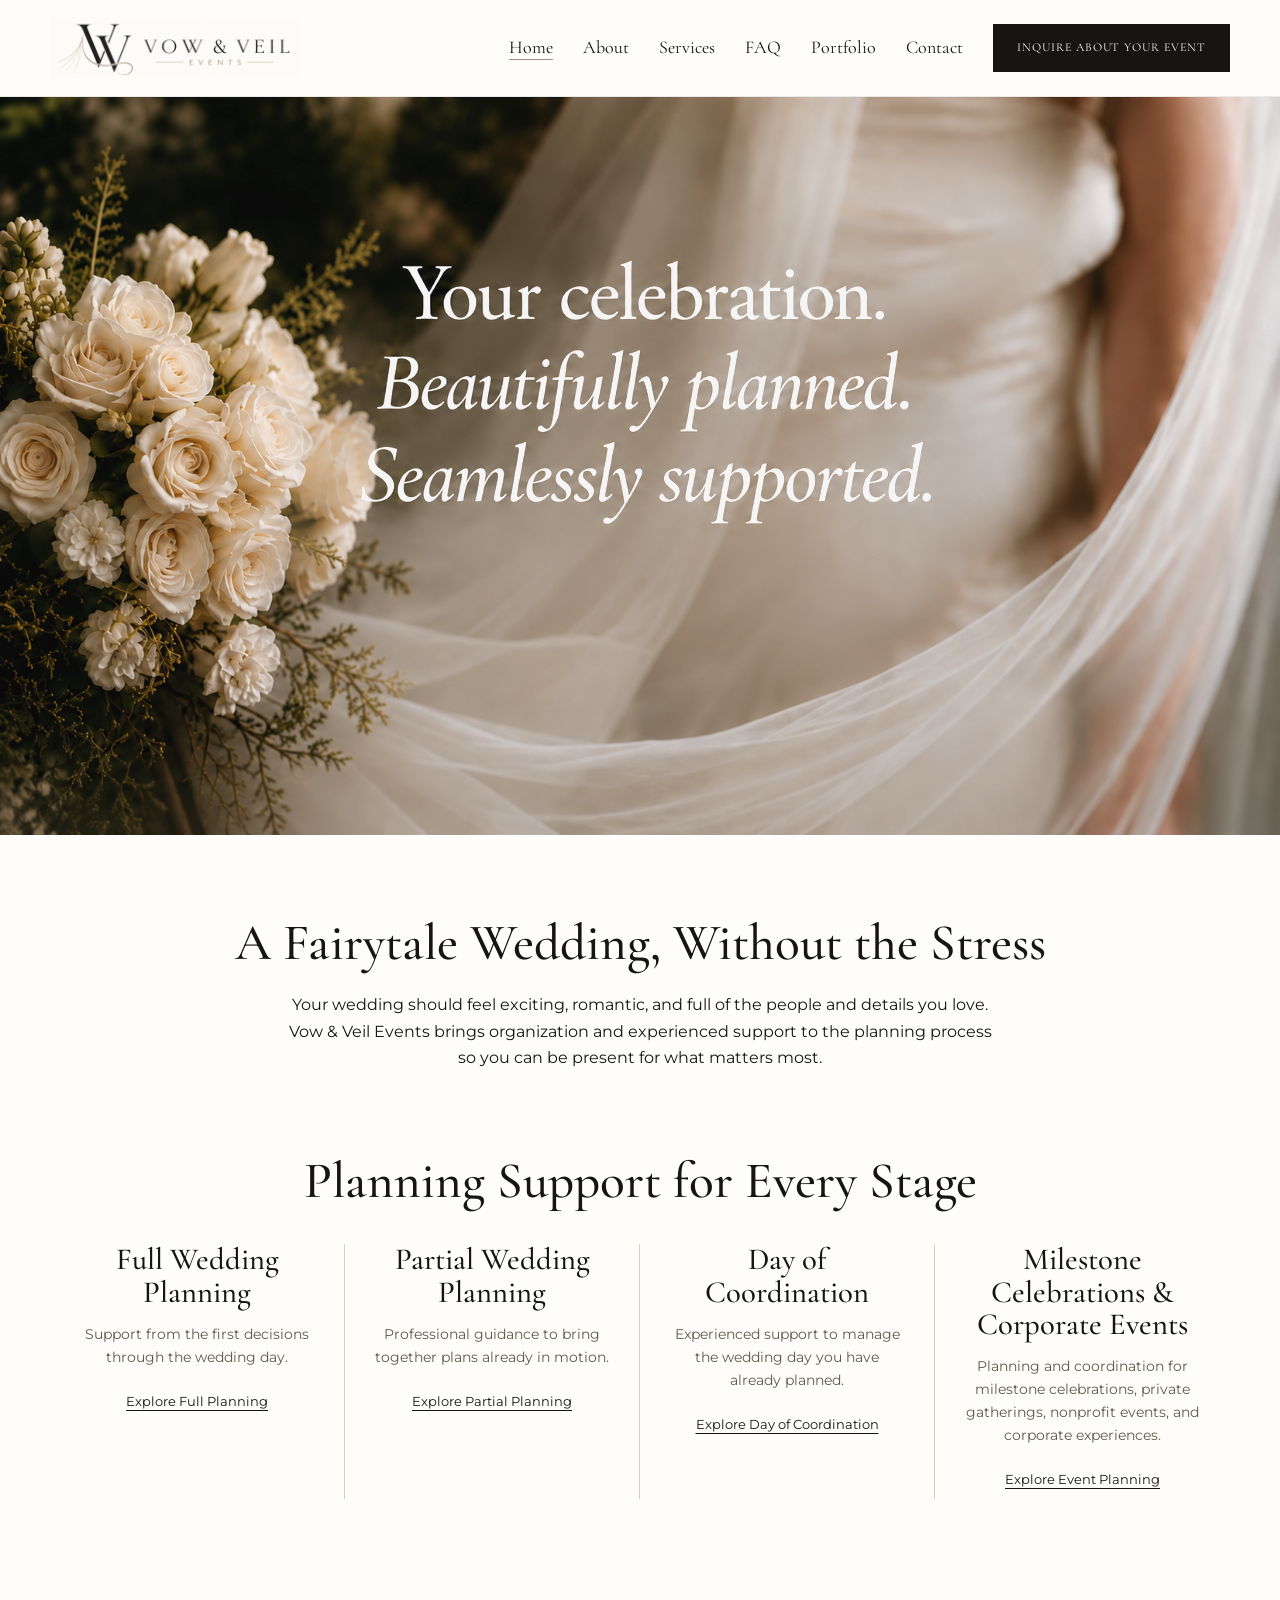
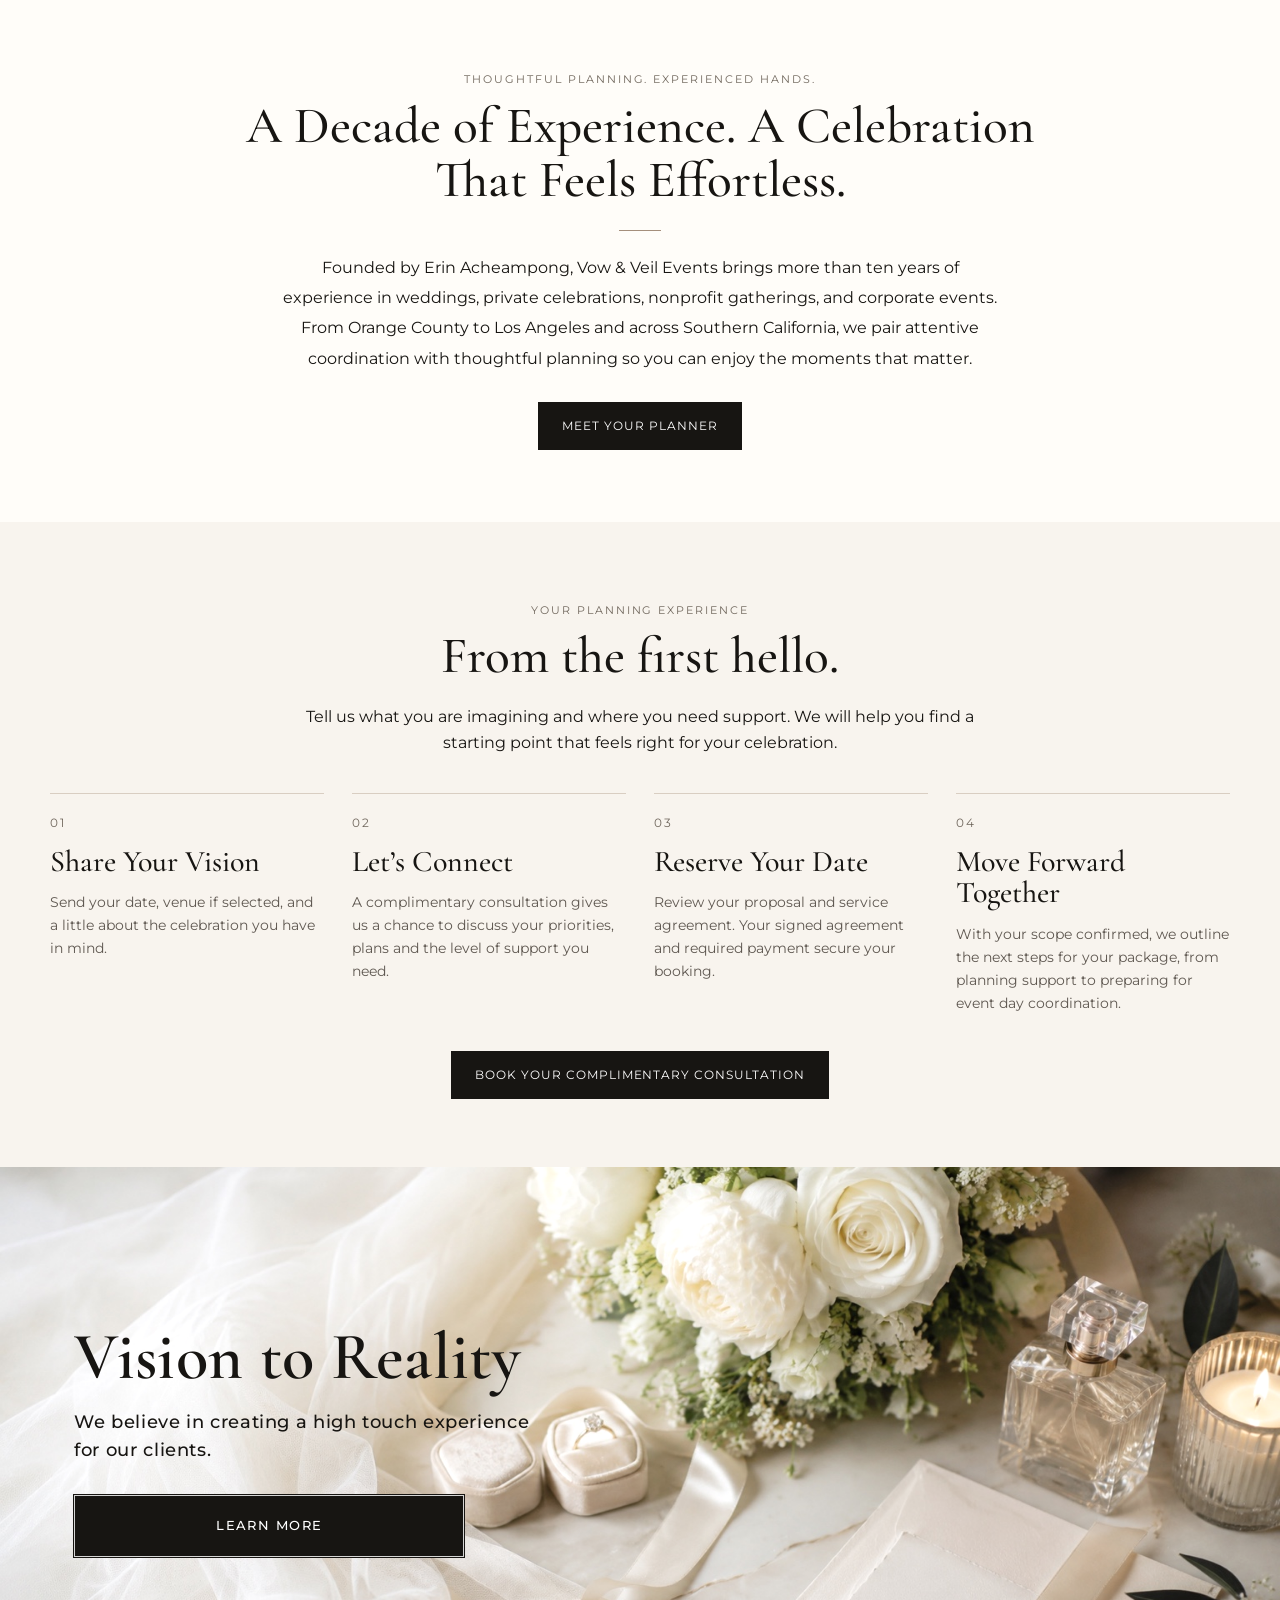
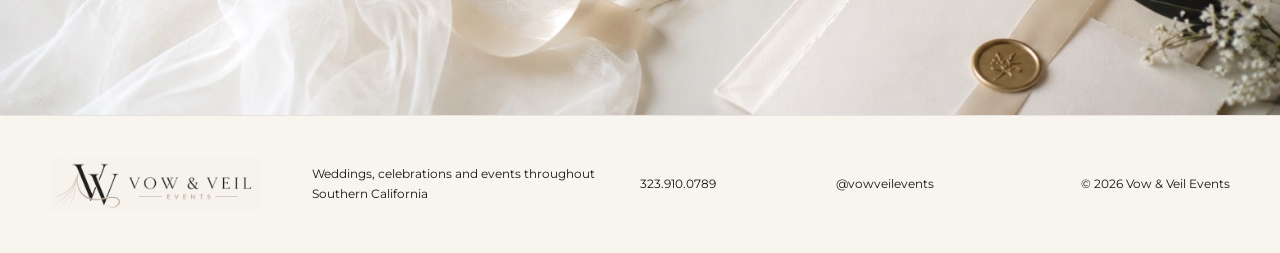
==== commit 7544ceca: "Remove overlapping homepage hero buttons and embedded booking artwork" ====
--- a/index.html
+++ b/index.html
@@ -35,19 +35,6 @@
     filter:brightness(1.23) contrast(.92) saturate(.96);
   }
 
-  .home-poster .poster-link{
-    left:50%;
-    top:78%;
-    width:32%;
-    height:12%;
-    background:var(--ink);
-    color:#fff;
-    font-size:clamp(10px,1vw,13px);
-  }
-
-  .home-poster .poster-link:hover{
-    background:#000;
-  }
 
   .home-vision-section{
     position:relative;
@@ -243,8 +230,7 @@
 </div></header>
 <main>
   <section class="home-poster" aria-label="Your celebration. Beautifully planned. Seamlessly supported.">
-    <img src="home-hero-approved-new.png" alt="White bridal bouquet and flowing veil with the message Your celebration. Beautifully planned. Seamlessly supported.">
-    <a class="poster-link" href="contact.html" aria-label="Inquire About Your Event">Inquire About Your Event</a>
+    <img src="home-hero-no-button.png" alt="White bridal bouquet and flowing veil with the message Your celebration. Beautifully planned. Seamlessly supported.">
   </section>
   <section class="home-copy center"><div class="site-shell">
     <h2>A Fairytale Wedding, Without the Stress</h2>
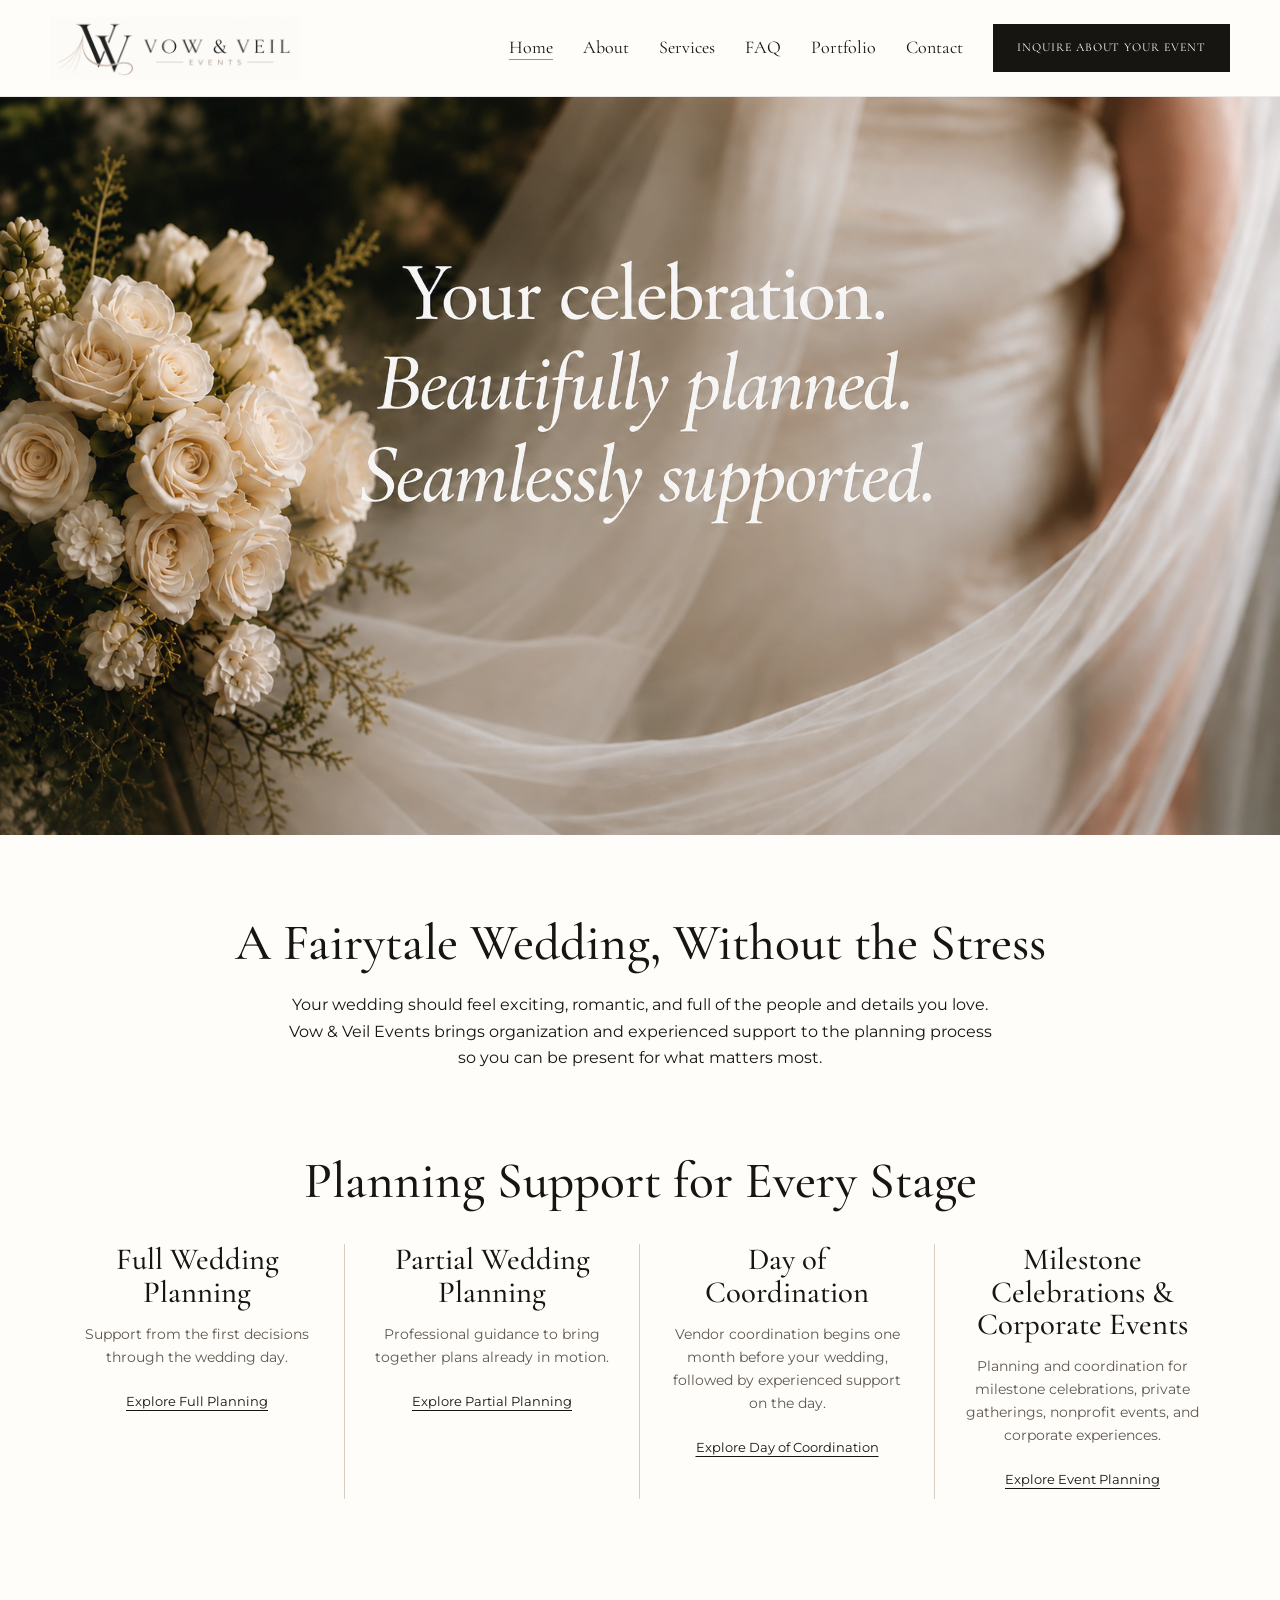
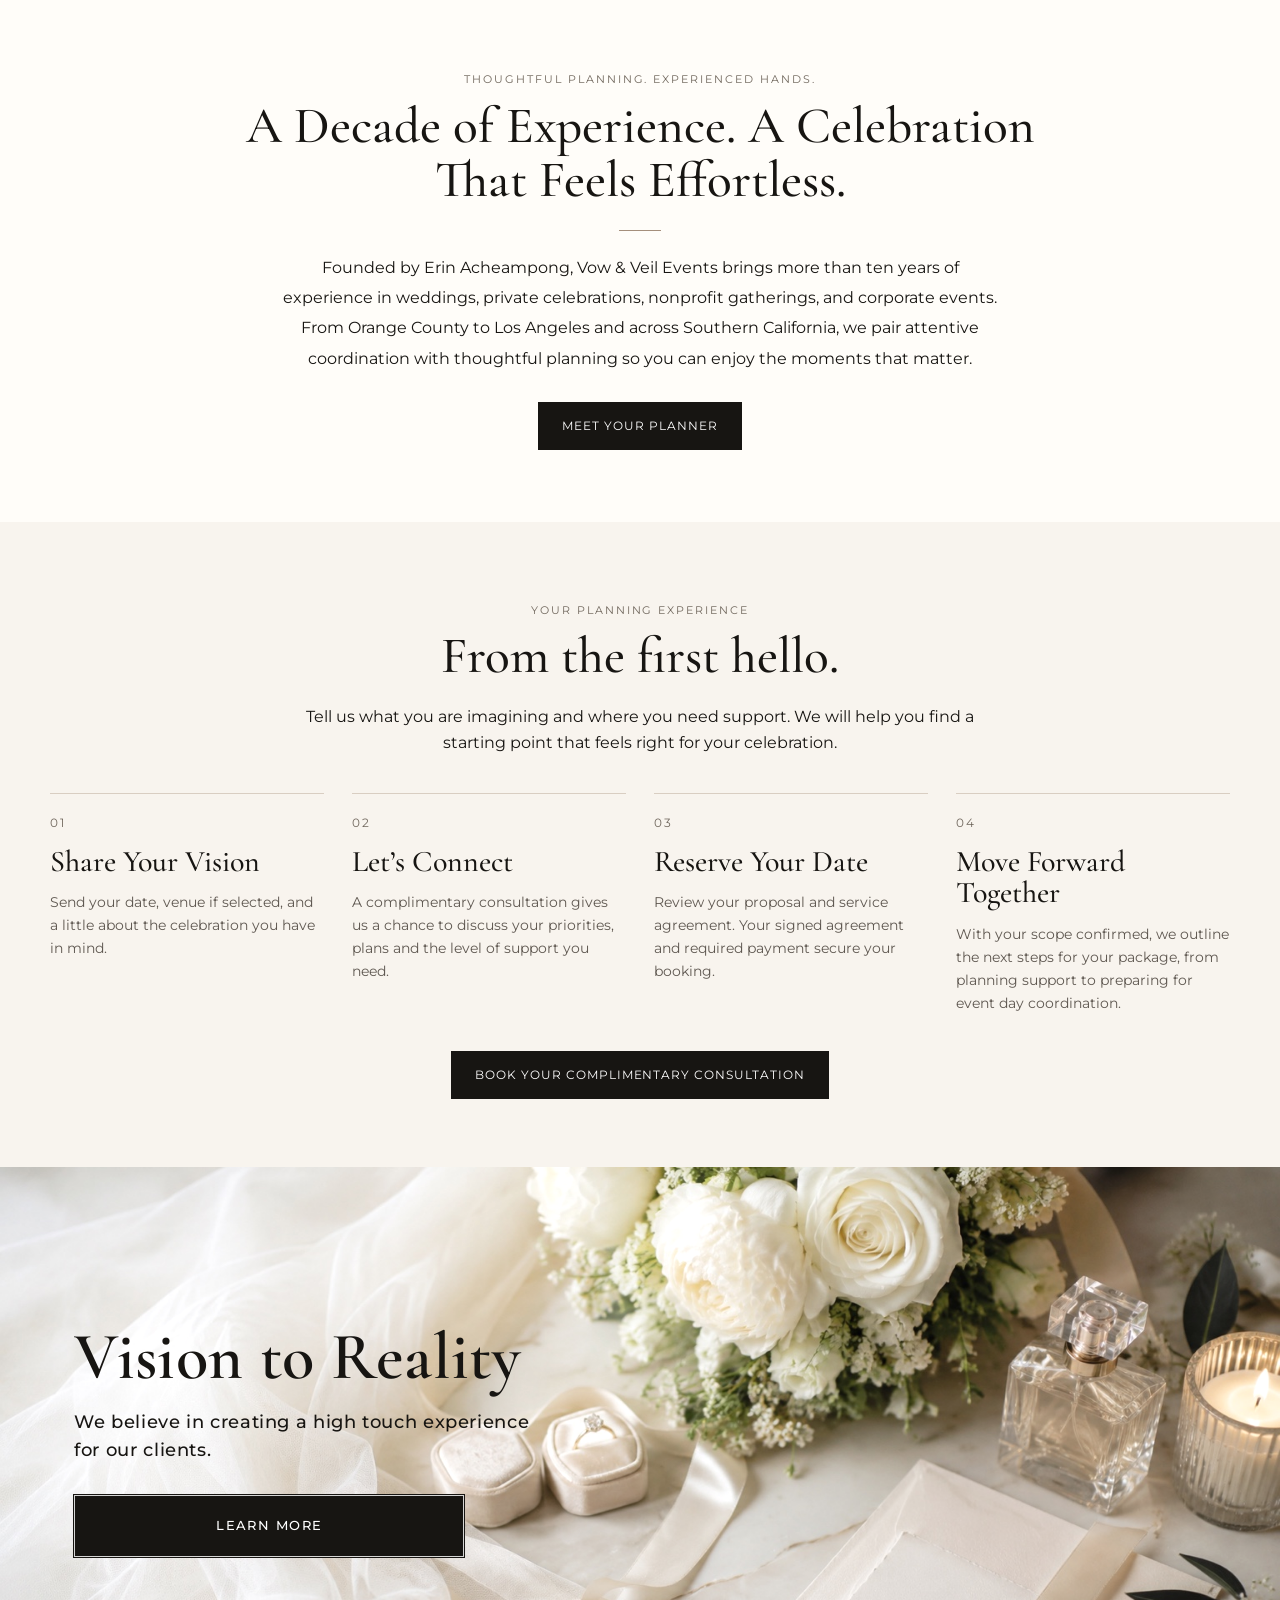
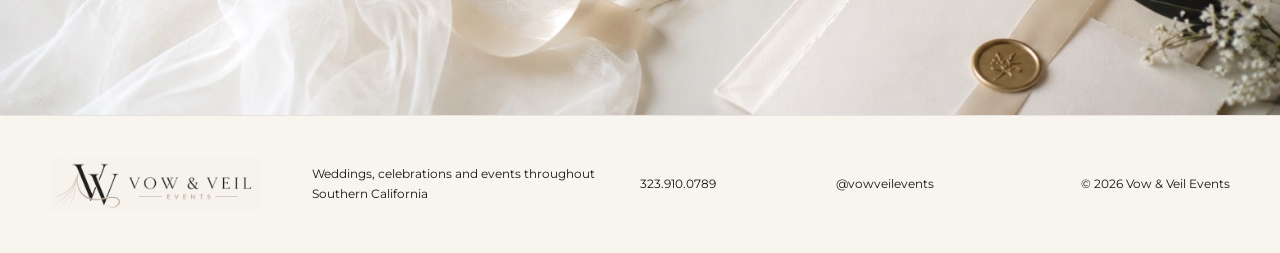
==== commit 5ac4ae46: "Clarify coordination timing and add accessible page heading" ====
--- a/index.html
+++ b/index.html
@@ -31,6 +31,7 @@
 <!-- VOWVEIL SOCIAL META END -->
 
 <style>
+  .home-page-heading{position:absolute;width:1px;height:1px;padding:0;margin:-1px;overflow:hidden;clip:rect(0,0,0,0);white-space:nowrap;border:0}
   .home-poster img{
     filter:brightness(1.23) contrast(.92) saturate(.96);
   }
@@ -229,6 +230,7 @@
   <nav id="site-nav" class="site-nav"><a href="index.html">Home</a><a href="about.html">About</a><a href="services.html">Services</a><a href="faq.html">FAQ</a><a href="portfolio.html">Portfolio</a><a href="contact.html">Contact</a><a class="nav-cta" href="contact.html">Inquire About Your Event</a></nav>
 </div></header>
 <main>
+  <h1 class="home-page-heading">Southern California Wedding and Event Planning</h1>
   <section class="home-poster" aria-label="Your celebration. Beautifully planned. Seamlessly supported.">
     <img src="home-hero-no-button.png" alt="White bridal bouquet and flowing veil with the message Your celebration. Beautifully planned. Seamlessly supported.">
   </section>
@@ -241,7 +243,7 @@
     <div class="service-preview-grid">
       <div class="service-preview"><h3>Full Wedding Planning</h3><p>Support from the first decisions through the wedding day.</p><a href="full-wedding-planning.html" style="display:inline-block;font-size:13px;text-underline-offset:4px;padding:8px 0">Explore Full Planning</a></div>
       <div class="service-preview"><h3>Partial Wedding Planning</h3><p>Professional guidance to bring together plans already in motion.</p><a href="partial-wedding-planning.html" style="display:inline-block;font-size:13px;text-underline-offset:4px;padding:8px 0">Explore Partial Planning</a></div>
-      <div class="service-preview"><h3>Day of Coordination</h3><p>Experienced support to manage the wedding day you have already planned.</p><a href="day-of-coordination.html" style="display:inline-block;font-size:13px;text-underline-offset:4px;padding:8px 0">Explore Day of Coordination</a></div>
+      <div class="service-preview"><h3>Day of Coordination</h3><p>Vendor coordination begins one month before your wedding, followed by experienced support on the day.</p><a href="day-of-coordination.html" style="display:inline-block;font-size:13px;text-underline-offset:4px;padding:8px 0">Explore Day of Coordination</a></div>
       <div class="service-preview"><h3>Milestone Celebrations &amp; Corporate Events</h3><p>Planning and coordination for milestone celebrations, private gatherings, nonprofit events, and corporate experiences.</p><a href="milestone-corporate-events.html" style="display:inline-block;font-size:13px;text-underline-offset:4px;padding:8px 0">Explore Event Planning</a></div>
     </div>
   </div></section>
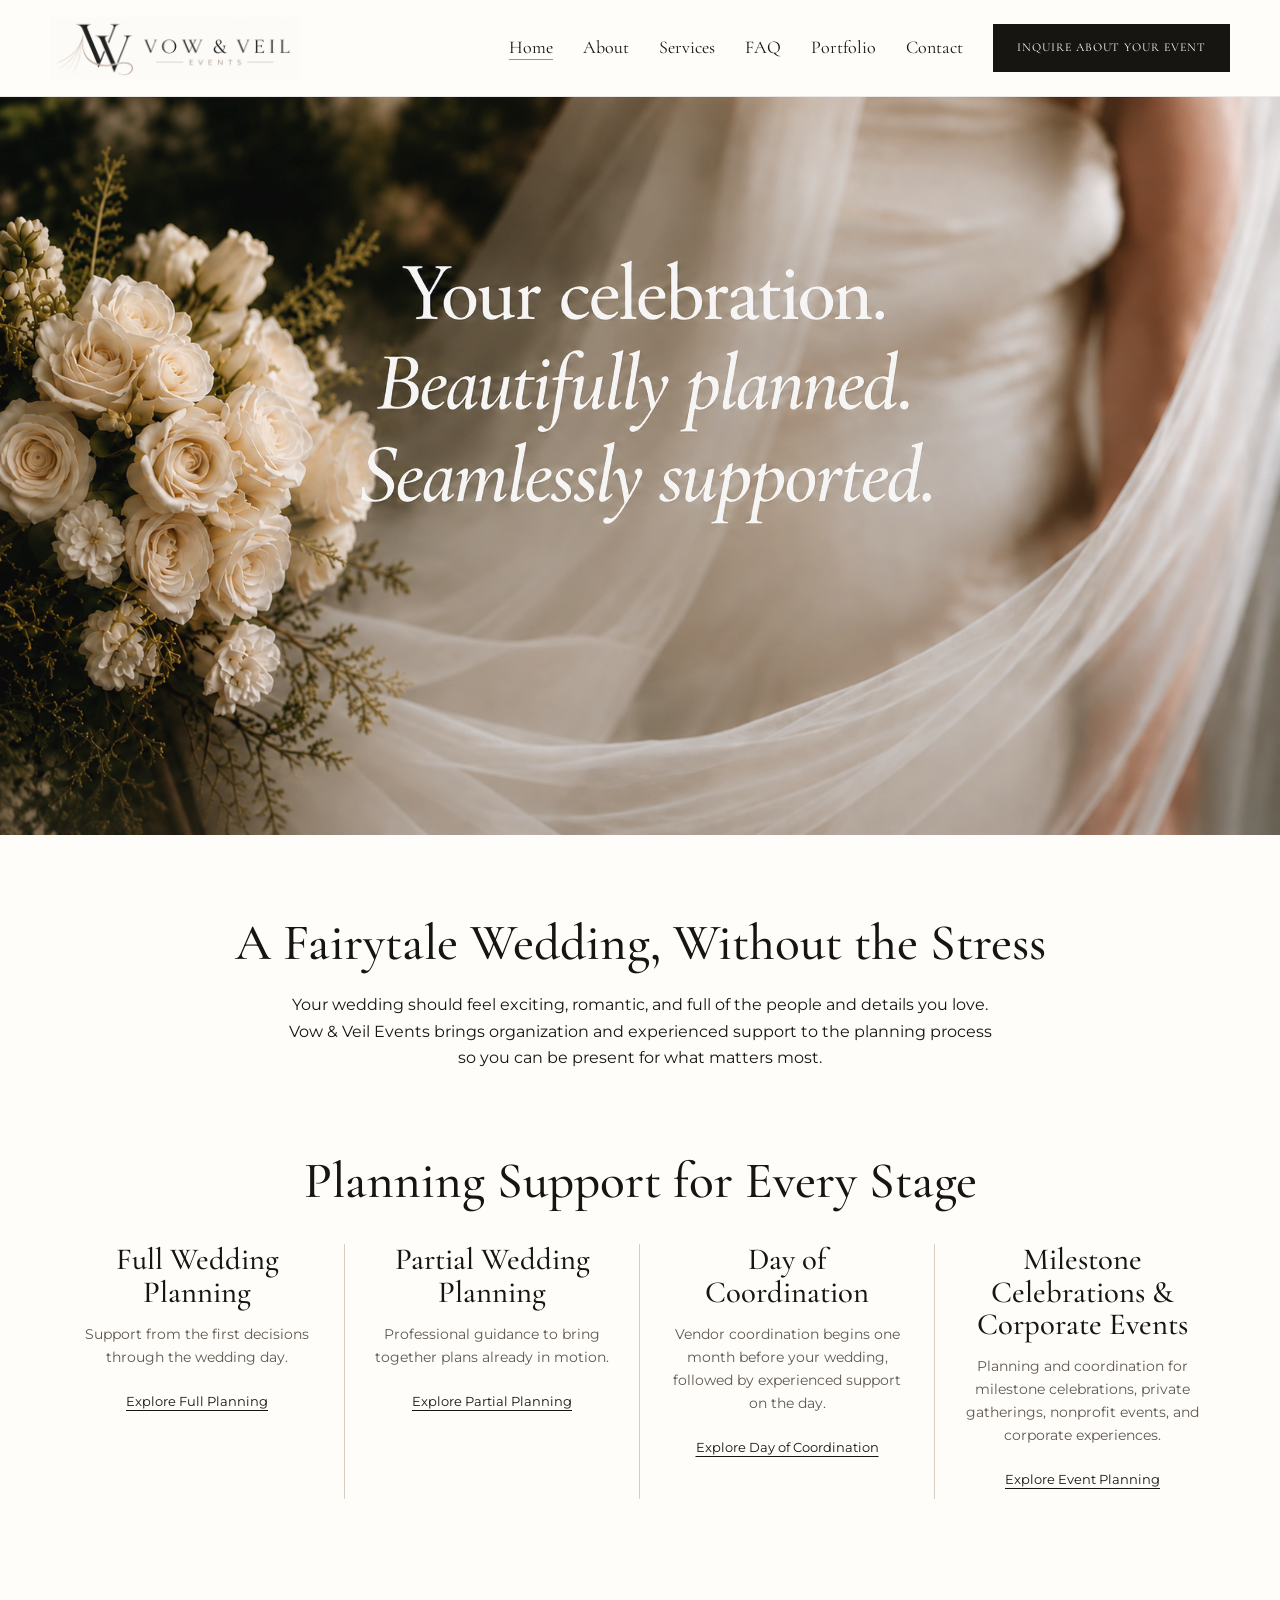
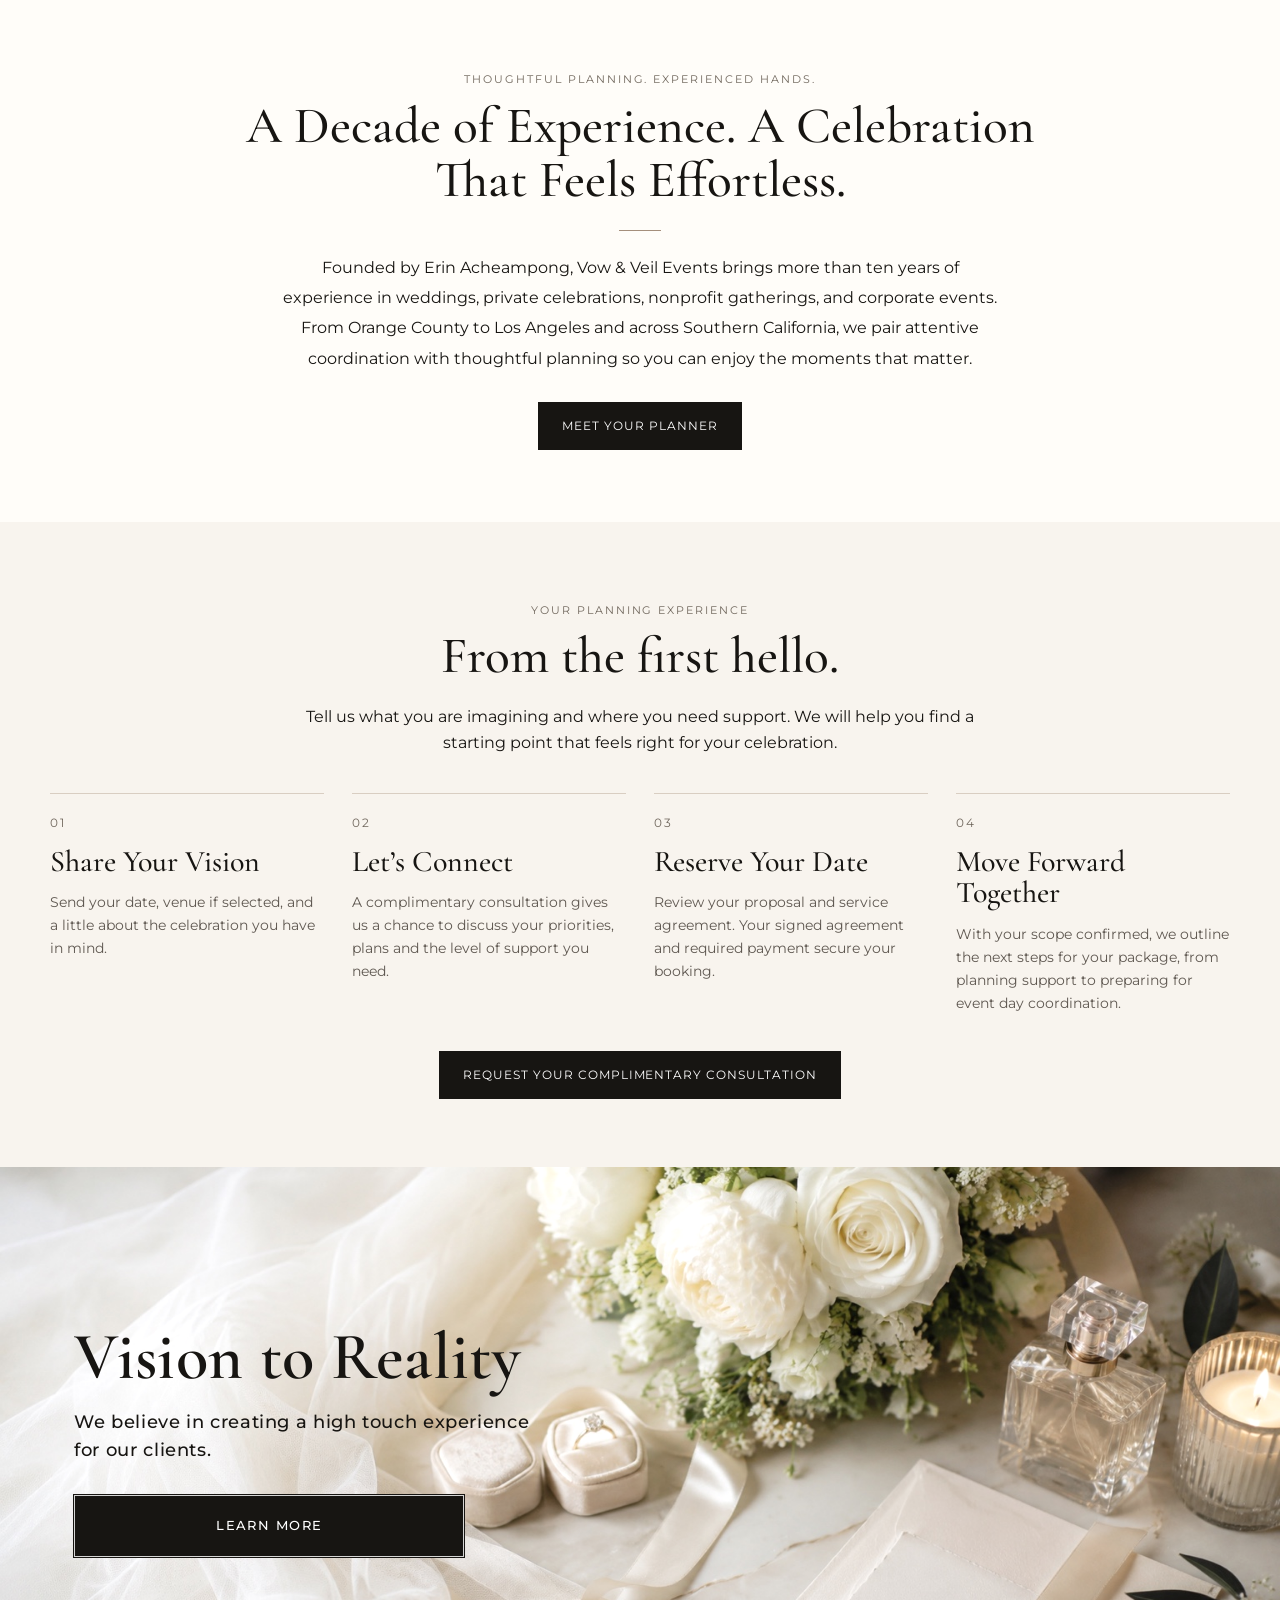
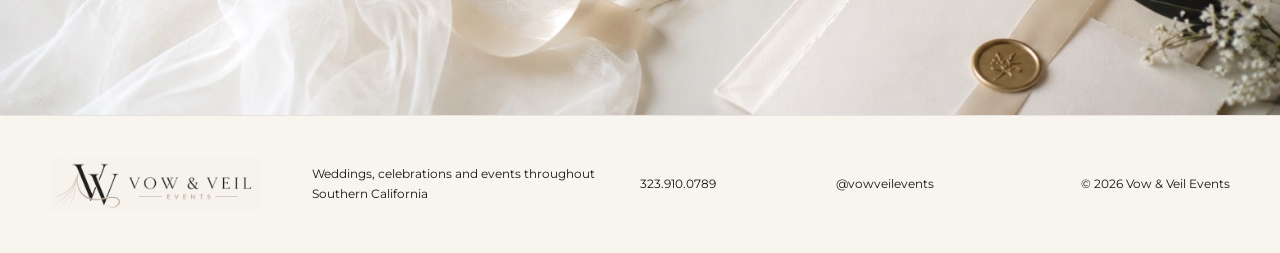
==== commit 2ffacc8f: "Improve package inquiry links, consultation wording, and accessible service choices" ====
--- a/index.html
+++ b/index.html
@@ -227,7 +227,7 @@
 <header class="site-header"><div class="header-inner site-shell">
   <a class="logo" href="index.html"><img src="Logo.png" alt="Vow & Veil Events"></a>
   <button class="menu-toggle" aria-expanded="false" aria-controls="site-nav">Menu</button>
-  <nav id="site-nav" class="site-nav"><a href="index.html">Home</a><a href="about.html">About</a><a href="services.html">Services</a><a href="faq.html">FAQ</a><a href="portfolio.html">Portfolio</a><a href="contact.html">Contact</a><a class="nav-cta" href="contact.html">Inquire About Your Event</a></nav>
+  <nav id="site-nav" class="site-nav"><a href="index.html">Home</a><a href="about.html">About</a><a href="services.html">Services</a><a href="faq.html">FAQ</a><a href="portfolio.html">Portfolio</a><a href="contact.html#inquiry-form">Contact</a><a class="nav-cta" href="contact.html#inquiry-form">Inquire About Your Event</a></nav>
 </div></header>
 <main>
   <h1 class="home-page-heading">Southern California Wedding and Event Planning</h1>
@@ -252,7 +252,7 @@
 <li><h3>Let’s Connect</h3><p>A complimentary consultation gives us a chance to discuss your priorities, plans and the level of support you need.</p></li>
 <li><h3>Reserve Your Date</h3><p>Review your proposal and service agreement. Your signed agreement and required payment secure your booking.</p></li>
 <li><h3>Move Forward Together</h3><p>With your scope confirmed, we outline the next steps for your package, from planning support to preparing for event day coordination.</p></li>
-</ol><a class="button" href="contact.html">Book Your Complimentary Consultation</a></div></section>
+</ol><a class="button" href="contact.html#inquiry-form">Request Your Complimentary Consultation</a></div></section>
   <section class="home-vision-section" aria-label="Vision to Reality">
     <div class="home-vision-media">
       <img src="home-vision-photo.png" alt="Elegant bridal details with flowing veil, white florals, rings, perfume, candle and stationery">
@@ -273,3 +273,4 @@
 </div></footer>
 <script src="script.js"></script>
 </body></html>
+
--- a/styles.css
+++ b/styles.css
@@ -1074,3 +1074,12 @@
     margin-top: 12px;
   }
 }
+
+
+/* Accessible inquiry choices and direct package links. */
+fieldset.field{min-width:0;margin:0;padding:0;border:0}
+.field legend{padding:0;margin-bottom:8px;font-size:11px;font-weight:500;letter-spacing:.11em;text-transform:uppercase}
+.options label{display:flex;align-items:flex-start;gap:10px;min-height:44px;padding:8px 0;cursor:pointer}
+.options input[type="radio"]{width:18px;height:18px;flex:0 0 18px;margin:3px 0 0;padding:0;accent-color:var(--ink)}
+#inquiry-form{scroll-margin-top:128px}
+:focus-visible{outline:2px solid var(--taupe-dark);outline-offset:4px}
